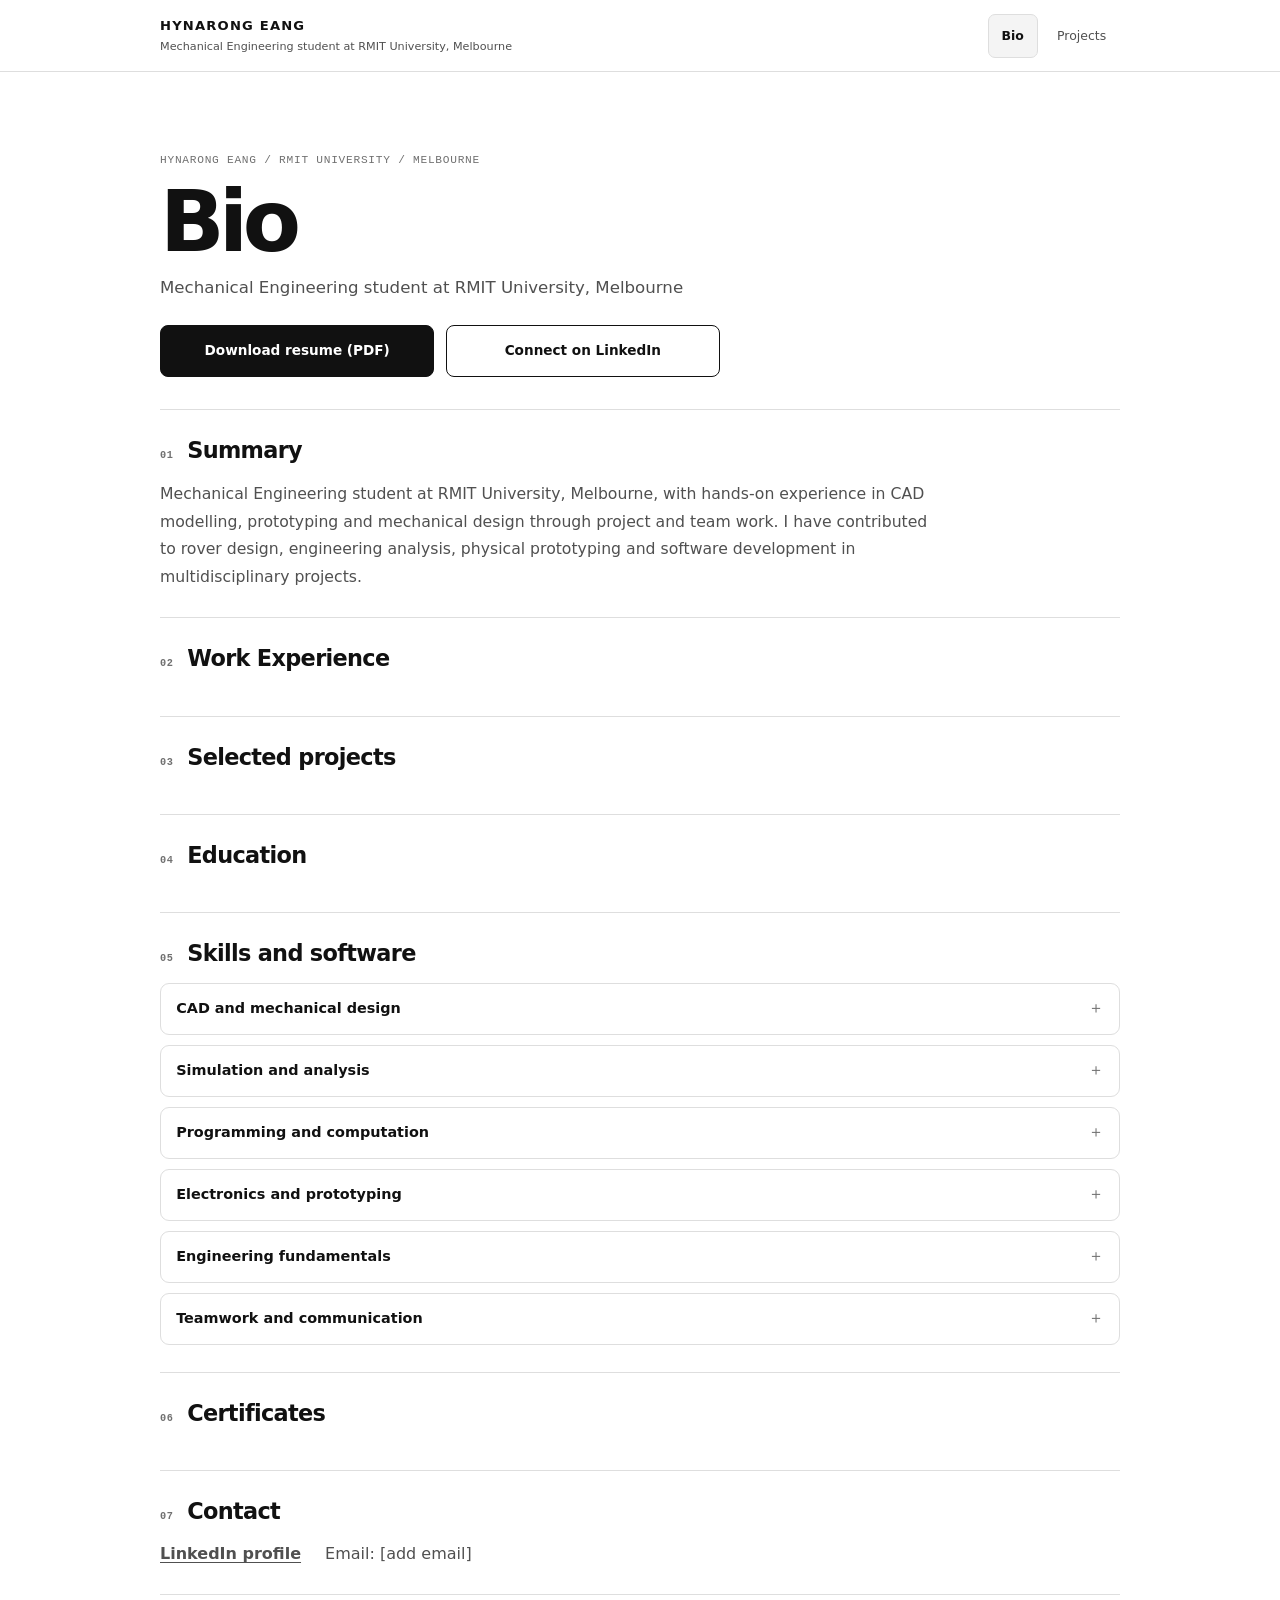
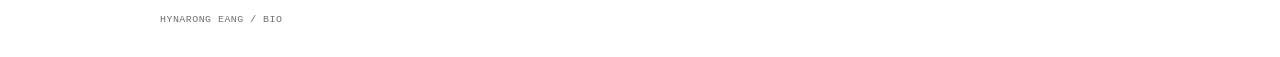
==== bio.html @ d7c7cfb7 "Add files via upload" ====
<!doctype html>
<html lang="en-AU">
<head>
  <meta charset="utf-8">
  <meta name="viewport" content="width=device-width, initial-scale=1">
  <meta name="theme-color" content="#ffffff">
  <meta name="description" content="Bio of Hynarong Eang, Mechanical Engineering student at RMIT University, Melbourne.">
  <title>Hynarong Eang — Bio</title>
  <style>
    :root{color-scheme:light;--bg:#fff;--panel:#fff;--panel-2:#f4f4f4;--line:#dedede;--line-bright:#a8a8a8;--text:#111;--muted:#505050;--quiet:#707070;--accent:#111;--mono:"SFMono-Regular",Consolas,"Liberation Mono",monospace;--sans:Inter,ui-sans-serif,system-ui,-apple-system,BlinkMacSystemFont,"Segoe UI",sans-serif;--max:960px;font:16px/1.6 var(--sans);color:var(--text);background:var(--bg)}
    *,*::before,*::after{box-sizing:border-box}body{min-width:320px;margin:0;background:var(--bg);color:var(--text)}a,button{font:inherit;color:inherit}img{display:block;max-width:100%}:focus-visible{outline:3px solid var(--accent);outline-offset:4px}::selection{background:#111;color:#fff}
    .topbar{position:sticky;z-index:10;top:0;display:flex;justify-content:space-between;align-items:center;gap:1rem;min-height:72px;padding:.7rem max(1rem,calc((100vw - var(--max))/2));border-bottom:1px solid var(--line);background:rgb(255 255 255 / 95%);backdrop-filter:blur(14px)}
    .profile{display:grid;gap:.12rem;min-width:0}.profile__name{font-size:.82rem;font-weight:760;letter-spacing:.09em}.profile__role{color:var(--muted);font-size:.7rem}.site-nav{display:flex;flex:0 0 auto;gap:.35rem}.site-nav a{display:inline-flex;align-items:center;min-height:44px;padding:.5rem .8rem;border:1px solid transparent;border-radius:7px;color:var(--muted);font-size:.78rem;text-decoration:none}.site-nav a:hover{border-color:var(--line);color:var(--text)}.site-nav a[aria-current="page"]{border-color:var(--line);background:var(--panel-2);color:var(--text);font-weight:700}
    main{width:min(var(--max),calc(100% - 2rem));margin-inline:auto}.hero{padding:clamp(2.8rem,7vw,5rem) 0 2rem;border-bottom:1px solid var(--line)}.eyebrow,.section-kicker,.resume-date,.tag,.event-highlight,.education-status,.course-group-title,.grade-legend{font-family:var(--mono);text-transform:uppercase;letter-spacing:.065em}.eyebrow{margin:0;color:var(--quiet);font-size:.7rem}h1{margin:.6rem 0 .2rem;font-size:clamp(3rem,9vw,5.3rem);line-height:.98;letter-spacing:-.065em}.hero__role{margin:.75rem 0 0;color:var(--muted);font-size:1.04rem}.hero__location{margin:.05rem 0 0;color:var(--quiet);font-size:.9rem}.actions{display:grid;grid-template-columns:repeat(2,minmax(0,1fr));gap:.7rem;max-width:560px;margin-top:1.5rem}.button{display:flex;justify-content:center;align-items:center;min-height:52px;padding:.7rem .85rem;border:1px solid #111;border-radius:8px;background:#111;color:#fff;font-size:.85rem;font-weight:700;text-align:center;text-decoration:none}.button--light{background:#fff;color:#111}.button:hover{background:#333;color:#fff}.button--light:hover{background:#eee;color:#111}
    .resume-section{padding:1.7rem 0;border-bottom:1px solid var(--line)}.section-heading{display:flex;align-items:baseline;gap:.85rem;margin:0 0 1rem;font-size:1.4rem;line-height:1.2;letter-spacing:-.03em}.section-kicker{color:var(--quiet);font-size:.64rem}.summary{max-width:780px;margin:0;color:var(--muted);font-size:.98rem;line-height:1.75}
    .experience-card,.education-card{padding:1rem;border:1px solid var(--line);border-radius:10px;background:var(--panel)}.experience-header{display:grid;grid-template-columns:minmax(0,1fr) auto;gap:.2rem .8rem}.experience-header h3,.education-heading{margin:0;font-size:1.05rem;line-height:1.4}.experience-org{margin:0;color:var(--muted);font-size:.9rem}.experience-type{align-self:start;padding:.25rem .45rem;border:1px solid var(--line);border-radius:4px;color:var(--muted);font: .59rem var(--mono);text-transform:uppercase}.experience-dates{margin:.65rem 0 0;color:var(--muted);font: .67rem var(--mono)}.event-highlight{display:inline-block;margin:.3rem 0 0;padding:.28rem .45rem;border-left:3px solid #111;background:#f1f1f1;color:#111;font-size:.63rem}.experience-location{margin:.35rem 0;color:var(--quiet);font-size:.78rem}.experience-description{margin:.65rem 0;color:var(--muted);font-size:.88rem;line-height:1.7}.experience-bullets{padding-left:1.2rem;margin:.65rem 0;color:var(--muted);font-size:.85rem}.experience-bullets li+li{margin-top:.3rem}.tags{display:flex;flex-wrap:wrap;gap:.45rem;padding:0;margin:.85rem 0 0;list-style:none}.tag{padding:.36rem .52rem;border:1px solid var(--line);border-radius:5px;color:var(--muted);font-size:.61rem;letter-spacing:.03em}
    .education-list{display:grid;gap:.85rem}.education-card{padding:1rem}.education-heading{font-size:1rem}.education-institution{margin:.2rem 0 0;color:var(--muted);font-size:.88rem}.education-status{display:inline-block;margin:.55rem 0 0;padding:.3rem .45rem;border:1px solid var(--line);border-radius:4px;color:var(--muted);font-size:.58rem}.education-completion{margin:.35rem 0 0;color:var(--muted);font-size:.82rem}.grade-summary{margin:.55rem 0 0;color:var(--muted);font-size:.8rem}.coursework{margin-top:.75rem;border-top:1px solid var(--line);padding-top:.55rem}.coursework summary{min-height:44px;display:flex;align-items:center;cursor:pointer;font-size:.82rem;font-weight:700}.coursework__groups{display:grid;gap:.7rem;padding:.4rem 0 .25rem}.course-group h4{margin:0 0 .25rem;color:var(--quiet);font:.64rem var(--mono);letter-spacing:.05em;text-transform:uppercase}.course-list{display:grid;gap:.18rem;padding:0;margin:0;list-style:none}.course-list li{display:flex;justify-content:space-between;gap:.8rem;padding:.25rem 0;border-bottom:1px solid #ededed;color:var(--muted);font-size:.79rem;line-height:1.45}.course-grade{flex:0 0 auto;color:#111;font:.66rem var(--mono);font-weight:700}.grade-legend{margin:.8rem 0 0;color:var(--quiet);font-size:.6rem}.skill-groups{display:grid;gap:.65rem}.skill-group{border:1px solid var(--line);border-radius:9px;background:#fff}.skill-group summary{min-height:48px;display:flex;align-items:center;justify-content:space-between;gap:1rem;padding:.7rem .9rem;cursor:pointer;font-weight:700;font-size:.9rem;list-style:none}.skill-group summary::-webkit-details-marker{display:none}.skill-group summary::after{content:"＋";font:1rem var(--mono);color:var(--quiet)}.skill-group[open] summary::after{content:"−"}.skill-group__body{padding:0 .9rem .9rem}.skill-group__body p{margin:0;color:var(--muted);font-size:.82rem;line-height:1.65}.skill-group__body .tags{margin-top:.65rem}.certificates{display:grid;gap:.5rem;padding:0;margin:0;list-style:none}.certificate-item{padding:.75rem .9rem;border:1px solid var(--line);border-radius:8px;font-size:.84rem}.certificate-item span{color:var(--muted)}.contact-row{display:flex;flex-wrap:wrap;gap:.8rem 1.5rem;color:var(--muted)}.contact-row a{font-weight:650;text-decoration-thickness:1px;text-underline-offset:3px}.footer{padding:1.2rem 0 2rem;color:var(--quiet);font:.62rem var(--mono);letter-spacing:.05em}
    .project-list{display:grid;gap:.45rem;padding:0;margin:0;list-style:none}.project-item{display:grid;grid-template-columns:minmax(0,1fr) auto;gap:.15rem .7rem;padding:.65rem .8rem;border:1px solid var(--line);border-radius:8px;text-decoration:none}.project-item:hover{border-color:var(--line-bright);background:#fafafa}.project-item__title{font-size:.83rem;font-weight:700;line-height:1.4}.project-item__date{color:var(--quiet);font:.58rem var(--mono);text-align:right}.project-item__summary{grid-column:1/-1;margin:0;color:var(--muted);font-size:.76rem;line-height:1.5}
    @media(max-width:600px){.topbar{min-height:64px;gap:.5rem;padding-inline:.75rem}.profile{flex:1 1 auto}.profile__name{font-size:.68rem}.profile__role{font-size:.61rem}.site-nav{gap:.1rem}.site-nav a{min-height:42px;padding-inline:.45rem;font-size:.67rem}main{width:calc(100% - 1.25rem)}.hero{padding-top:2.6rem}.actions{gap:.5rem}.button{min-height:54px;padding:.55rem .45rem;font-size:.74rem}.resume-section{padding:1.35rem 0}.experience-header{grid-template-columns:minmax(0,1fr) auto}.experience-card,.education-card{padding:.85rem}.course-list li{font-size:.75rem}.project-item{grid-template-columns:minmax(0,1fr);gap:.18rem}.project-item__date{text-align:left}.project-item__summary{grid-column:auto}}
    @media(min-width:760px){.skill-group{padding:.05rem}}
    @media print{@page{margin:13mm}body{font-size:9.5pt;color:#111;background:#fff}.topbar,.actions{display:none!important}main{width:100%;max-width:none}.hero{padding:0 0 8pt}.hero h1{font-size:25pt}.hero__role{font-size:10pt}.resume-section{padding:8pt 0;break-inside:avoid}.section-heading{margin-bottom:6pt;font-size:13pt}.summary{font-size:9pt}.experience-card,.education-card{padding:6pt}.experience-description,.experience-bullets,.education-institution,.education-completion,.grade-summary{font-size:8pt}.project-item{padding:4pt 6pt;break-inside:avoid}.project-item__summary{font-size:7.5pt}.skill-group{break-inside:avoid}.skill-group[open] .skill-group__body{display:block}.coursework{break-inside:avoid}.course-list li{font-size:7.8pt;padding:2pt 0}.tag{padding:2pt 4pt;font-size:6.5pt}.footer{padding:6pt 0}a{text-decoration:none}}
  </style>
</head>
<body>
  <header class="topbar">
    <div class="profile" aria-label="Hynarong Eang, Mechanical Engineering student at RMIT University, Melbourne">
      <span class="profile__name">HYNARONG EANG</span>
      <span class="profile__role">Mechanical Engineering student at RMIT University, Melbourne</span>
    </div>
    <nav class="site-nav" aria-label="Main navigation">
      <a href="bio.html" aria-current="page">Bio</a>
      <a href="index.html">Projects</a>
    </nav>
  </header>
  <main>
    <header class="hero">
      <p class="eyebrow">Hynarong Eang / RMIT University / Melbourne</p>
      <h1>Bio</h1>
      <p class="hero__role">Mechanical Engineering student at RMIT University, Melbourne</p>
      <div class="actions">
        <a class="button" href="resume/Hynarong-Eang-Resume.pdf" download>Download resume (PDF)</a>
        <a class="button button--light" href="https://www.linkedin.com/in/hynarong-eang" target="_blank" rel="noopener noreferrer">Connect on LinkedIn</a>
      </div>
    </header>
    <section class="resume-section" aria-labelledby="summary-title">
      <h2 class="section-heading" id="summary-title"><span class="section-kicker">01</span> Summary</h2>
      <p class="summary">Mechanical Engineering student at RMIT University, Melbourne, with hands-on experience in CAD modelling, prototyping and mechanical design through project and team work. I have contributed to rover design, engineering analysis, physical prototyping and software development in multidisciplinary projects.</p>
    </section>
    <section class="resume-section" aria-labelledby="experience-title">
      <h2 class="section-heading" id="experience-title"><span class="section-kicker">02</span> Work Experience</h2>
      <div class="education-list" id="experience-list"></div>
    </section>
    <section class="resume-section" aria-labelledby="projects-title">
      <h2 class="section-heading" id="projects-title"><span class="section-kicker">03</span> Selected projects</h2>
      <ol class="project-list" id="project-list"></ol>
    </section>
    <section class="resume-section" aria-labelledby="education-title">
      <h2 class="section-heading" id="education-title"><span class="section-kicker">04</span> Education</h2>
      <div class="education-list" id="education-list"></div>
      <p class="grade-legend" id="grade-legend" hidden>HD = High Distinction · DI = Distinction · CR = Credit</p>
    </section>
    <section class="resume-section" aria-labelledby="skills-title">
      <h2 class="section-heading" id="skills-title"><span class="section-kicker">05</span> Skills and software</h2>
      <div class="skill-groups" id="skill-groups">
        <details class="skill-group"><summary>CAD and mechanical design</summary><div class="skill-group__body"><p>Modelled and assembled mechanical parts and prepared engineering drawings for rover design work.</p><ul class="tags"><li class="tag">SolidWorks</li><li class="tag">CATIA</li><li class="tag">Onshape</li><li class="tag">CAD modelling</li><li class="tag">Assembly modelling</li><li class="tag">Engineering drawings</li></ul></div></details>
        <details class="skill-group"><summary>Simulation and analysis</summary><div class="skill-group__body"><p>Used computational and engineering analysis in thermal, fluid and structural coursework and project work.</p><ul class="tags"><li class="tag">ANSYS</li><li class="tag">CFD</li><li class="tag">Thermal analysis</li><li class="tag">Hydraulic calculations</li><li class="tag">Material selection</li></ul></div></details>
        <details class="skill-group"><summary>Programming and computation</summary><div class="skill-group__body"><p>Applied programming and computation to unit conversion, control-system modelling and the LPBF project’s technical work.</p><ul class="tags"><li class="tag">MATLAB</li><li class="tag">Simulink</li><li class="tag">Python</li><li class="tag">C++</li><li class="tag">Excel</li></ul></div></details>
        <details class="skill-group"><summary>Electronics and prototyping</summary><div class="skill-group__body"><p>Built and tested electronic and physical prototypes, including a breadboard traffic-light system and rover mechanisms.</p><ul class="tags"><li class="tag">Arduino UNO</li><li class="tag">Breadboard prototyping</li><li class="tag">Physical prototyping</li><li class="tag">Testing and troubleshooting</li><li class="tag">[confirm 3D printing]</li></ul></div></details>
        <details class="skill-group"><summary>Engineering fundamentals</summary><div class="skill-group__body"><p>Applied core engineering principles across mechanical, thermal and fluid-system project work.</p><ul class="tags"><li class="tag">Thermodynamics</li><li class="tag">Heat transfer</li><li class="tag">Fluid systems</li><li class="tag">Pump selection</li><li class="tag">Solid mechanics</li></ul></div></details>
        <details class="skill-group"><summary>Teamwork and communication</summary><div class="skill-group__body"><p>Worked with multidisciplinary project groups, contributed to technical documents and shared project work with others.</p><ul class="tags"><li class="tag">Multidisciplinary teamwork</li><li class="tag">Technical report writing</li><li class="tag">Conference-paper contribution</li><li class="tag">Design reviews</li><li class="tag">Presenting at a defence engineering conference</li></ul></div></details>
      </div>
    </section>
    <section class="resume-section" aria-labelledby="certificates-title">
      <h2 class="section-heading" id="certificates-title"><span class="section-kicker">06</span> Certificates</h2>
      <ul class="certificates" id="certificate-list"></ul>
    </section>
    <section class="resume-section" aria-labelledby="contact-title">
      <h2 class="section-heading" id="contact-title"><span class="section-kicker">07</span> Contact</h2>
      <div class="contact-row"><a href="https://www.linkedin.com/in/hynarong-eang" target="_blank" rel="noopener noreferrer">LinkedIn profile</a><span>Email: [add email]</span></div>
    </section>
    <footer class="footer">HYNARONG EANG / BIO</footer>
  </main>
  <script src="entries.js"></script>
  <script>
    const SHOW_GRADES = true; // Set false to hide program and course grades everywhere.
    const EXPERIENCE = [
      {
        role: "Group member",
        organisation: "Microscopic Materials Venture",
        type: "Freelance",
        dates: "Nov 2025 – Apr 2026",
        duration: "6 months",
        location: "Melbourne, Victoria, Australia (Hybrid)",
        event: "Deakin Defence Conference 2026",
        description: "Contributed as a software developer in a collaborative group tackling Laser Powder Bed Fusion (LPBF), an advanced metal additive manufacturing process with applications in the defence sector. Applied and developed skills in C++ and Python to support the technical and computational aspects of the project.",
        bullets: [
          "Collaborated in a multidisciplinary team on a real-world defence engineering challenge.",
          "Wrote and debugged code in C++ and Python as part of the technical solution.",
          "Gained exposure to additive manufacturing and defence technology domains.",
          "Developed problem-solving and engineering software skills in a professional conference setting.",
          "Presented the group's work at the Deakin Defence Conference 2026."
        ],
        tags: ["C++", "Python", "Additive manufacturing (LPBF)", "Teamwork", "Presenting"]
      }
    ];
    // [confirm title] Course titles were expanded from abbreviated or cut-off screenshot text.
    const EDUCATION = [
      {
        kind: "Bachelor",
        qualification: "Bachelor of Engineering (Mechanical Engineering) (Honours)",
        institution: "RMIT University",
        location: "Melbourne",
        status: "In progress",
        completion: "Expected completion: Semester 2 2027 (per study plan)",
        programGPA: "3.2",
        wam: "79",
        coursework: [
          { label: "Semester 1 2024", group: "Completed", courses: [{title:"Engineering Mathematics",grade:"DI"},{title:"Engineering Science",grade:"HD"},{title:"Digital Fundamentals",grade:"DI"},{title:"Introduction to Professional Engineering Practice",grade:"DI"}] },
          { label: "Semester 2 2024", group: "Completed", courses: [{title:"Introduction to Mechanical Engineering",grade:"HD"},{title:"Applied Thermodynamics",grade:"CR"},{title:"Introduction to Engineering Design",grade:"HD"},{title:"Innovation Ecosystems and Future of Work",grade:"HD"}] },
          { label: "Semester 1 2025", group: "Completed", courses: [{title:"Fluid Mechanics",grade:"DI"},{title:"Advanced Mathematics for Engineers",grade:"HD"},{title:"Mechatronics Principles",grade:"DI"},{title:"Engineering Dynamics",grade:"DI"}] },
          { label: "Semester 2 2025", group: "Completed", courses: [{title:"Mechanical Design 1",grade:"DI"},{title:"Mechanics and Materials 2",grade:"CR"},{title:"Introduction to Environmental and Sustainable Systems Engineering",grade:"DI"},{title:"Mechanics of Machines",grade:"CR"}] },
          { label: "Semester 1 2026", group: "Completed", courses: [{title:"Heat Transfer",grade:"HD"},{title:"Engineering Computer Graphics",grade:"HD"},{title:"Solid Mechanics 3",grade:"DI"},{title:"Engineering and Entrepreneurship",grade:"DI"}] },
          { label: "In progress · Semester 2 2026", group: "In progress", courses: [{title:"Finite Element Analysis"},{title:"Mechanical Design 2"},{title:"Manufacturing Systems Modelling"},{title:"Systems Engineering Principles"}] },
          { label: "Planned · Semester 1 2027", group: "Planned", courses: [{title:"Computer Integrated Manufacturing"},{title:"Thermal-Fluid System Design"},{title:"Advanced Manufacturing and Design"},{title:"Engineering Capstone Project A"}] },
          { label: "Planned · Semester 2 2027", group: "Planned", courses: [{title:"Automatic Control"},{title:"Engineering Capstone Project B"}] }
        ]
      },
      {
        kind: "Foundation",
        qualification: "Foundation Studies: Engineering & Science (preparatory program)",
        institution: "[confirm institution]",
        location: "",
        status: "Completed",
        completion: "Conferred 31 January 2024",
        programGPA: "3.9",
        coursework: [
          { label: "", group: "Completed", courses: [{title:"Physics",grade:"HD"},{title:"Chemistry",grade:"DI"},{title:"Advanced Mathematics",grade:"HD"},{title:"Applied Mathematics",grade:"HD"},{title:"Statistics and Probability",grade:"HD"},{title:"Data Analytics",grade:"HD"},{title:"Comparative Texts",grade:"HD"},{title:"Exploring Narratives",grade:"HD"}] }
        ]
      }
    ];
    const CERTIFICATES = [
      { name: "Industry Experience Program — Certificate of Completion", issuer: "RMIT University (powered by Practera)", date: "July 2024", link: "documents/industry-experience-program-certificate.pdf" },
      { name: "[Add certificate name]", issuer: "[Issuer]", date: "[Year]" }
    ];

    const escapeHTML = (value) => String(value).replace(/[&<>"']/g, (character) => ({ "&":"&amp;", "<":"&lt;", ">":"&gt;", "\"":"&quot;", "'":"&#39;" })[character]);
    document.getElementById("project-list").innerHTML = window.ENTRIES.map((entry) => `
      <li><a class="project-item" href="index.html#project-${escapeHTML(entry.id)}">
        <span class="project-item__title">${escapeHTML(entry.title)}</span><time class="project-item__date">${escapeHTML(entry.date)}</time>
        <span class="project-item__summary">${escapeHTML(entry.summary)}</span>
      </a></li>`).join("");
    document.getElementById("experience-list").innerHTML = EXPERIENCE.map((role) => `
      <article class="experience-card">
        <header class="experience-header"><div><h3>${escapeHTML(role.role)}</h3><p class="experience-org">${escapeHTML(role.organisation)}</p></div><span class="experience-type">${escapeHTML(role.type)}</span></header>
        <p class="experience-dates">${escapeHTML(role.dates)} · ${escapeHTML(role.duration)}</p>
        <p class="event-highlight">${escapeHTML(role.event)}</p>
        <p class="experience-location">${escapeHTML(role.location)}</p>
        <p class="experience-description">${escapeHTML(role.description)}</p>
        <ul class="experience-bullets">${role.bullets.map((bullet) => `<li>${escapeHTML(bullet)}</li>`).join("")}</ul>
        <ul class="tags" aria-label="Experience skills">${role.tags.map((tag) => `<li class="tag">${escapeHTML(tag)}</li>`).join("")}</ul>
      </article>`).join("");

    function renderCoursework(groups) {
      return `<details class="coursework"><summary>Relevant coursework</summary><div class="coursework__groups">${groups.map((group) => `
        <section class="course-group">${group.label ? `<h4>${escapeHTML(group.label)}</h4>` : ""}<ul class="course-list">${group.courses.map((course) => `
          <li><span>${escapeHTML(course.title)}</span>${SHOW_GRADES && course.grade ? `<span class="course-grade">${escapeHTML(course.grade)}</span>` : ""}</li>`).join("")}</ul></section>`).join("")}</div></details>`;
    }
    document.getElementById("education-list").innerHTML = EDUCATION.map((item) => `
      <article class="education-card">
        <h3 class="education-heading">${escapeHTML(item.qualification)}</h3>
        <p class="education-institution">${escapeHTML(item.institution)}${item.location ? ` · ${escapeHTML(item.location)}` : ""}</p>
        <span class="education-status">${escapeHTML(item.status)}</span>
        <p class="education-completion">${escapeHTML(item.completion)}</p>
        ${SHOW_GRADES ? `<p class="grade-summary">Program GPA: ${escapeHTML(item.programGPA)}${item.wam ? ` · WAM: ${escapeHTML(item.wam)} (indicative until the program is completed)` : ""}</p>` : ""}
        ${renderCoursework(item.coursework)}
      </article>`).join("");
    document.getElementById("grade-legend").hidden = !SHOW_GRADES;

    document.getElementById("certificate-list").innerHTML = CERTIFICATES.map((certificate) => {
      const name = escapeHTML(certificate.name), issuer = escapeHTML(certificate.issuer), date = escapeHTML(certificate.date);
      const label = certificate.link ? `<a href="${escapeHTML(certificate.link)}">${name}</a>` : name;
      return `<li class="certificate-item">${label} <span>· ${issuer} · ${date}</span></li>`;
    }).join("");

    const skillDetails = [...document.querySelectorAll(".skill-group")];
    const desktopSkills = window.matchMedia("(min-width: 760px)");
    function syncSkillDisclosure() { skillDetails.forEach((item) => { item.open = desktopSkills.matches; }); }
    syncSkillDisclosure();
    desktopSkills.addEventListener?.("change", syncSkillDisclosure);
    let savedDisclosure = [];
    window.addEventListener("beforeprint", () => {
      savedDisclosure = [...document.querySelectorAll("details")].map((item) => item.open);
      document.querySelectorAll("details").forEach((item) => { item.open = true; });
    });
    window.addEventListener("afterprint", () => {
      document.querySelectorAll("details").forEach((item, index) => { item.open = savedDisclosure[index] ?? item.open; });
    });
  </script>
</body>
</html>
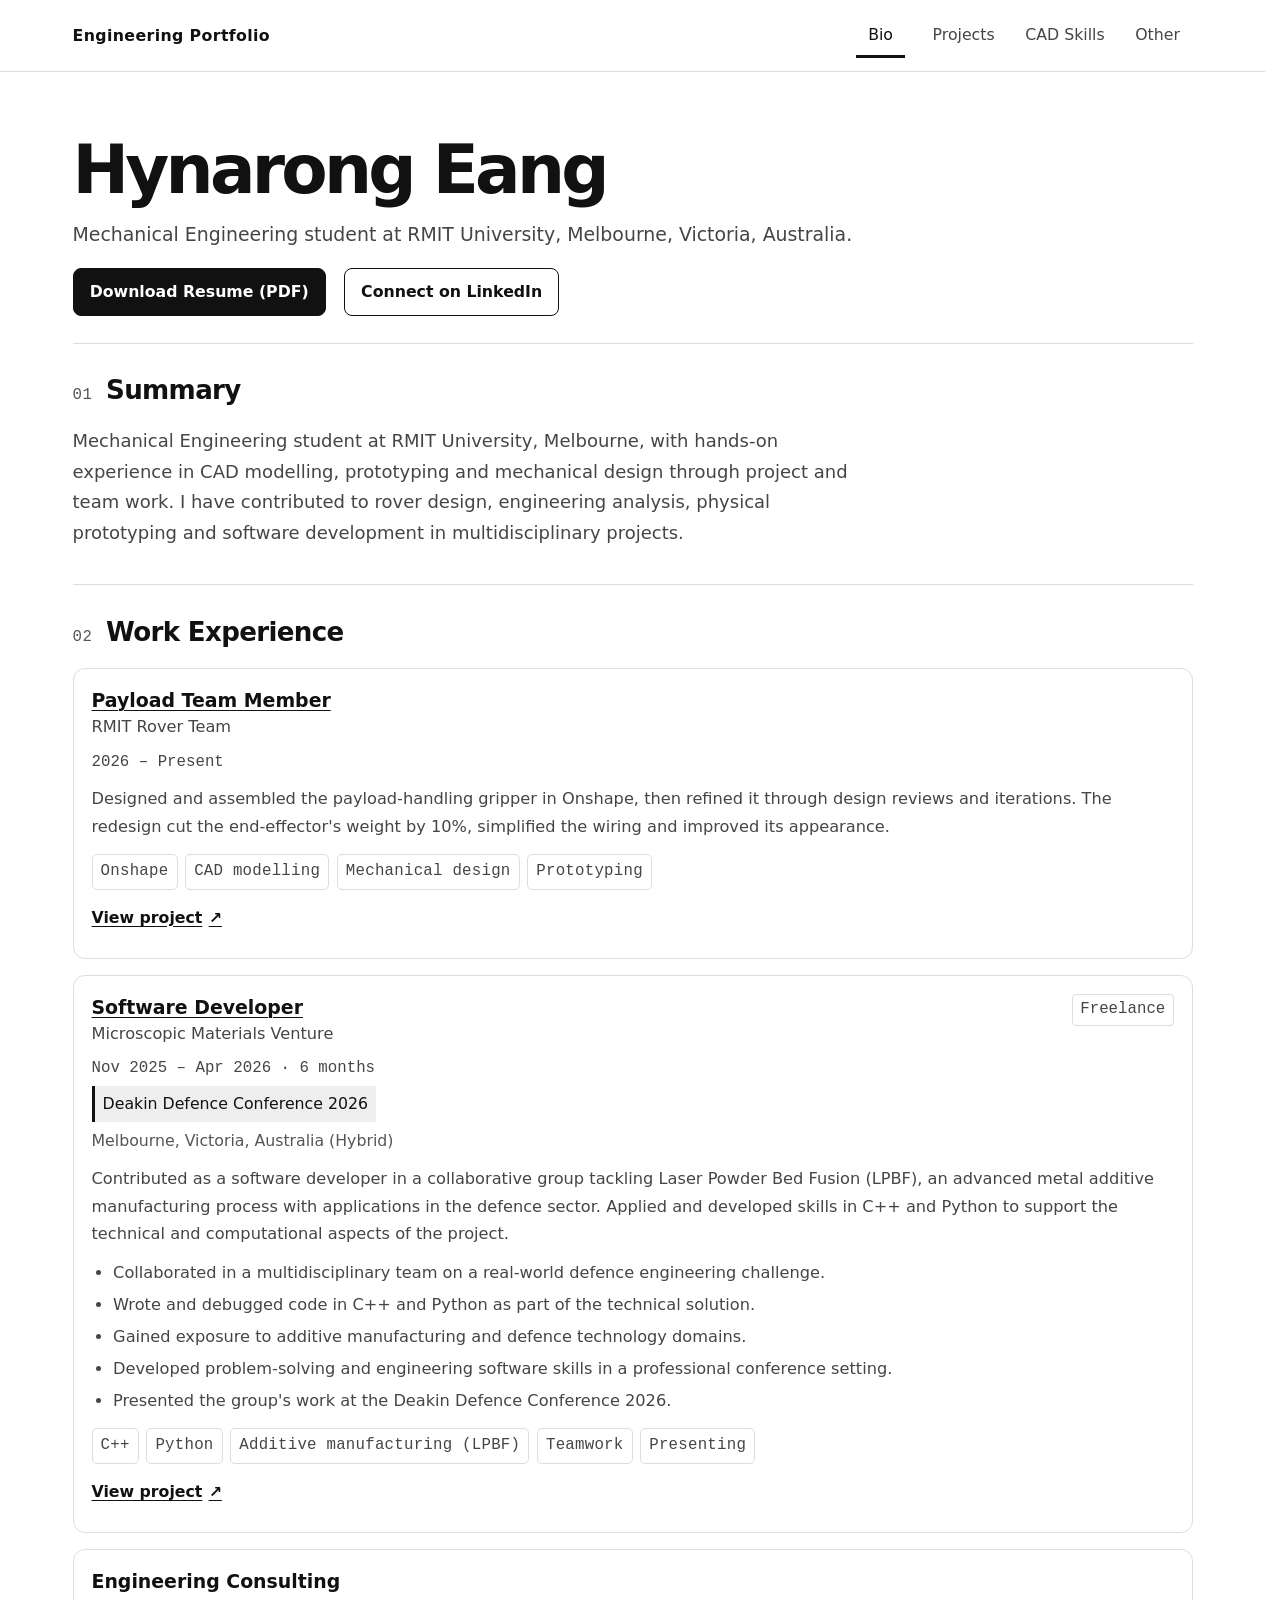
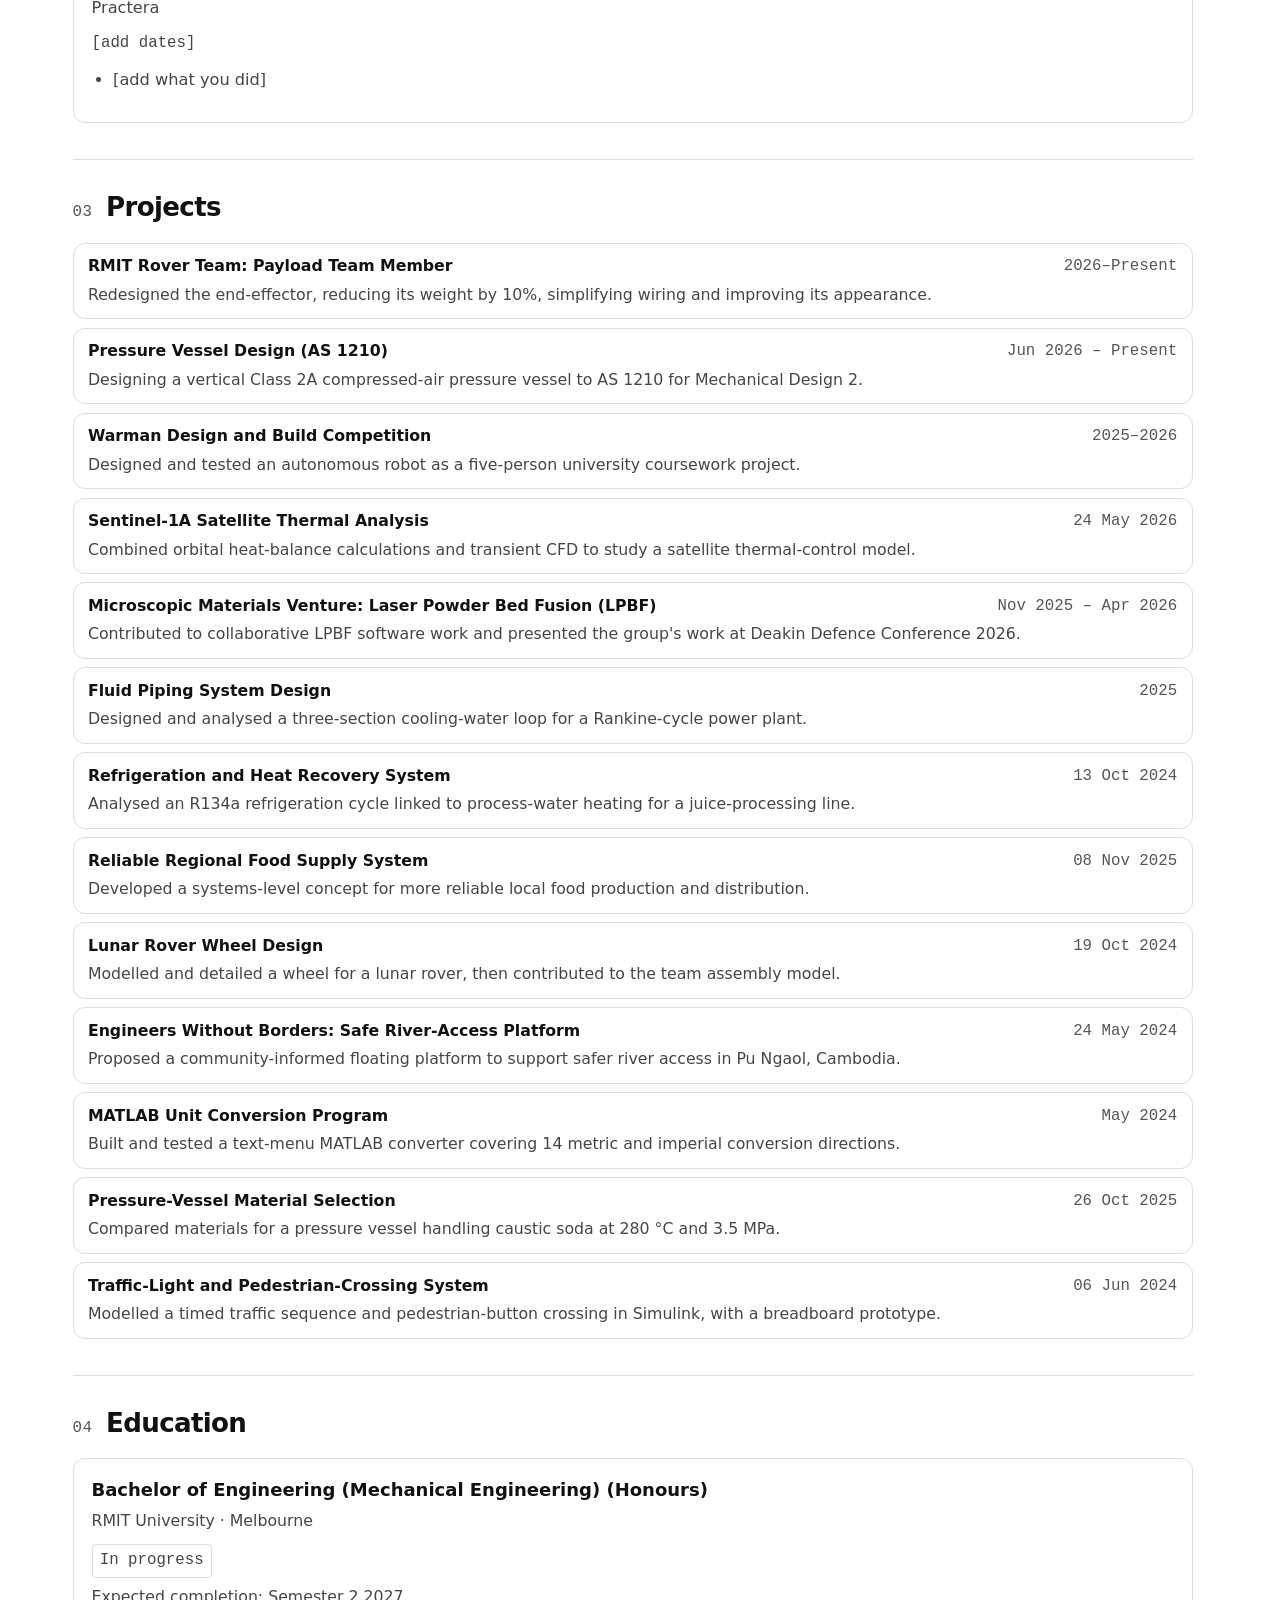
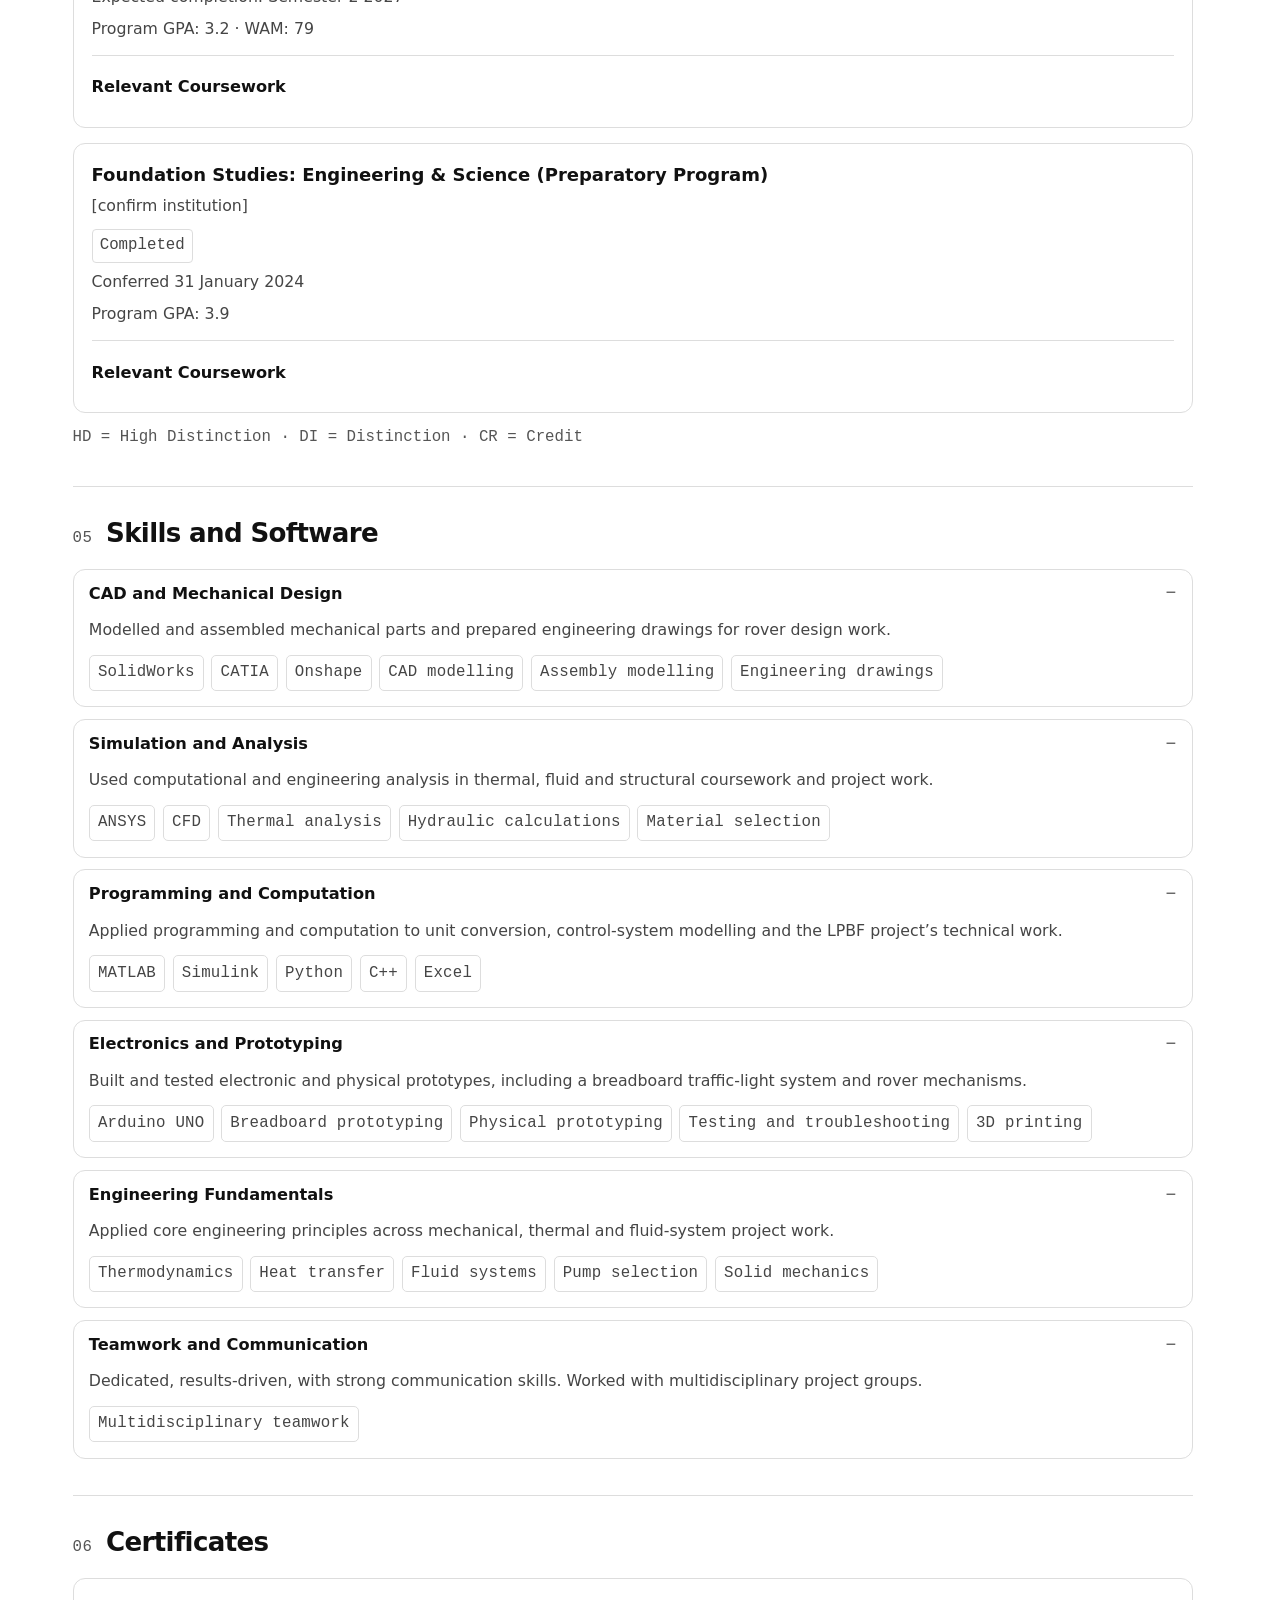
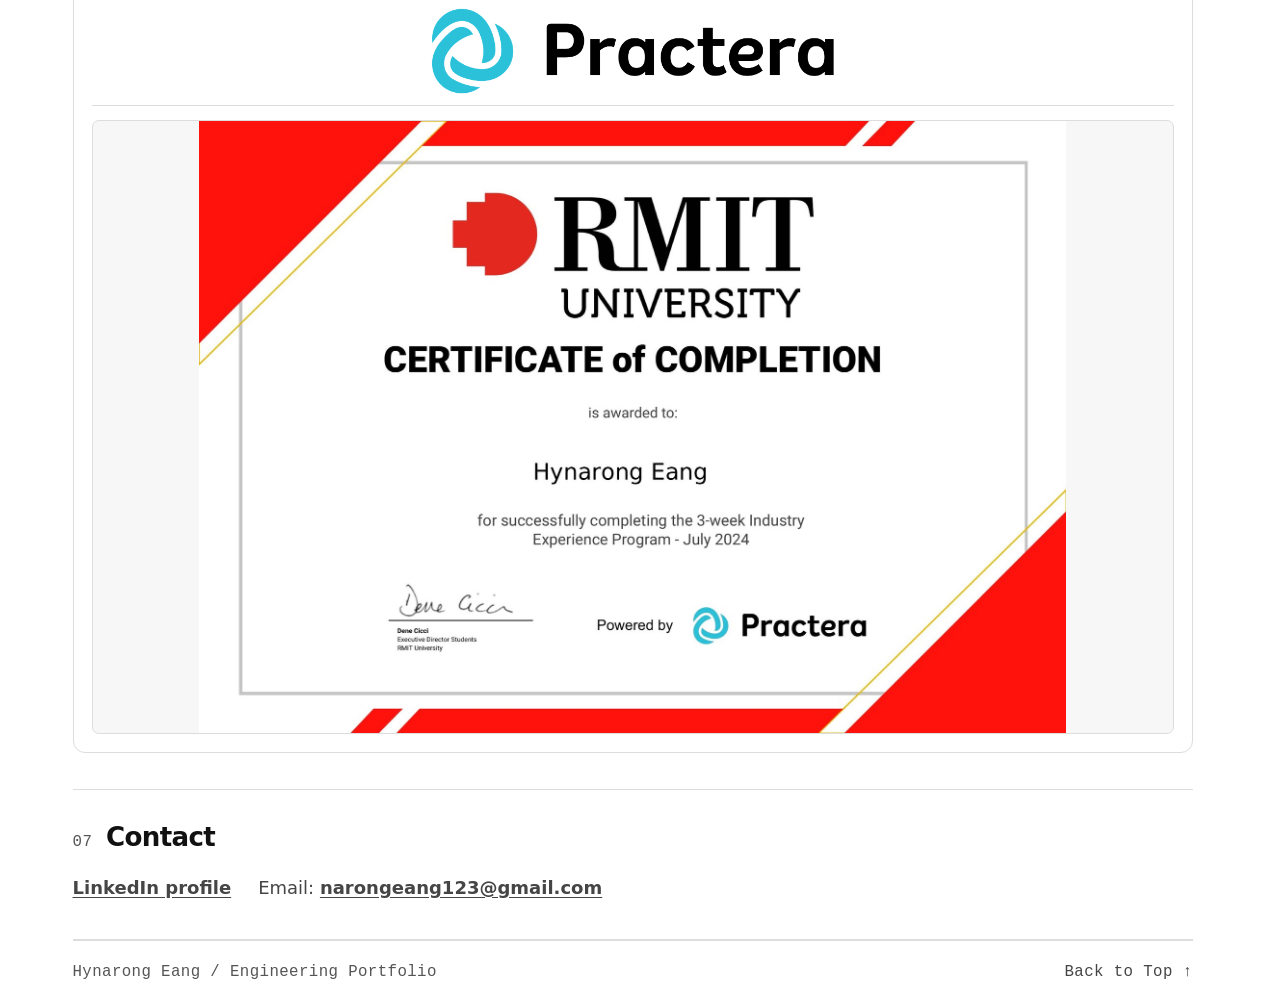
==== commit 6e0b0ffd: "Add files via upload" ====
--- a/bio.html
+++ b/bio.html
@@ -5,43 +5,14 @@
   <meta name="viewport" content="width=device-width, initial-scale=1">
   <meta name="theme-color" content="#ffffff">
   <meta name="description" content="Bio of Hynarong Eang, Mechanical Engineering student at RMIT University, Melbourne.">
-  <title>Hynarong Eang — Bio</title>
-  <style>
-    :root{color-scheme:light;--bg:#fff;--panel:#fff;--panel-2:#f4f4f4;--line:#dedede;--line-bright:#a8a8a8;--text:#111;--muted:#505050;--quiet:#707070;--accent:#111;--mono:"SFMono-Regular",Consolas,"Liberation Mono",monospace;--sans:Inter,ui-sans-serif,system-ui,-apple-system,BlinkMacSystemFont,"Segoe UI",sans-serif;--max:960px;font:16px/1.6 var(--sans);color:var(--text);background:var(--bg)}
-    *,*::before,*::after{box-sizing:border-box}body{min-width:320px;margin:0;background:var(--bg);color:var(--text)}a,button{font:inherit;color:inherit}img{display:block;max-width:100%}:focus-visible{outline:3px solid var(--accent);outline-offset:4px}::selection{background:#111;color:#fff}
-    .topbar{position:sticky;z-index:10;top:0;display:flex;justify-content:space-between;align-items:center;gap:1rem;min-height:72px;padding:.7rem max(1rem,calc((100vw - var(--max))/2));border-bottom:1px solid var(--line);background:rgb(255 255 255 / 95%);backdrop-filter:blur(14px)}
-    .profile{display:grid;gap:.12rem;min-width:0}.profile__name{font-size:.82rem;font-weight:760;letter-spacing:.09em}.profile__role{color:var(--muted);font-size:.7rem}.site-nav{display:flex;flex:0 0 auto;gap:.35rem}.site-nav a{display:inline-flex;align-items:center;min-height:44px;padding:.5rem .8rem;border:1px solid transparent;border-radius:7px;color:var(--muted);font-size:.78rem;text-decoration:none}.site-nav a:hover{border-color:var(--line);color:var(--text)}.site-nav a[aria-current="page"]{border-color:var(--line);background:var(--panel-2);color:var(--text);font-weight:700}
-    main{width:min(var(--max),calc(100% - 2rem));margin-inline:auto}.hero{padding:clamp(2.8rem,7vw,5rem) 0 2rem;border-bottom:1px solid var(--line)}.eyebrow,.section-kicker,.resume-date,.tag,.event-highlight,.education-status,.course-group-title,.grade-legend{font-family:var(--mono);text-transform:uppercase;letter-spacing:.065em}.eyebrow{margin:0;color:var(--quiet);font-size:.7rem}h1{margin:.6rem 0 .2rem;font-size:clamp(3rem,9vw,5.3rem);line-height:.98;letter-spacing:-.065em}.hero__role{margin:.75rem 0 0;color:var(--muted);font-size:1.04rem}.hero__location{margin:.05rem 0 0;color:var(--quiet);font-size:.9rem}.actions{display:grid;grid-template-columns:repeat(2,minmax(0,1fr));gap:.7rem;max-width:560px;margin-top:1.5rem}.button{display:flex;justify-content:center;align-items:center;min-height:52px;padding:.7rem .85rem;border:1px solid #111;border-radius:8px;background:#111;color:#fff;font-size:.85rem;font-weight:700;text-align:center;text-decoration:none}.button--light{background:#fff;color:#111}.button:hover{background:#333;color:#fff}.button--light:hover{background:#eee;color:#111}
-    .resume-section{padding:1.7rem 0;border-bottom:1px solid var(--line)}.section-heading{display:flex;align-items:baseline;gap:.85rem;margin:0 0 1rem;font-size:1.4rem;line-height:1.2;letter-spacing:-.03em}.section-kicker{color:var(--quiet);font-size:.64rem}.summary{max-width:780px;margin:0;color:var(--muted);font-size:.98rem;line-height:1.75}
-    .experience-card,.education-card{padding:1rem;border:1px solid var(--line);border-radius:10px;background:var(--panel)}.experience-header{display:grid;grid-template-columns:minmax(0,1fr) auto;gap:.2rem .8rem}.experience-header h3,.education-heading{margin:0;font-size:1.05rem;line-height:1.4}.experience-org{margin:0;color:var(--muted);font-size:.9rem}.experience-type{align-self:start;padding:.25rem .45rem;border:1px solid var(--line);border-radius:4px;color:var(--muted);font: .59rem var(--mono);text-transform:uppercase}.experience-dates{margin:.65rem 0 0;color:var(--muted);font: .67rem var(--mono)}.event-highlight{display:inline-block;margin:.3rem 0 0;padding:.28rem .45rem;border-left:3px solid #111;background:#f1f1f1;color:#111;font-size:.63rem}.experience-location{margin:.35rem 0;color:var(--quiet);font-size:.78rem}.experience-description{margin:.65rem 0;color:var(--muted);font-size:.88rem;line-height:1.7}.experience-bullets{padding-left:1.2rem;margin:.65rem 0;color:var(--muted);font-size:.85rem}.experience-bullets li+li{margin-top:.3rem}.tags{display:flex;flex-wrap:wrap;gap:.45rem;padding:0;margin:.85rem 0 0;list-style:none}.tag{padding:.36rem .52rem;border:1px solid var(--line);border-radius:5px;color:var(--muted);font-size:.61rem;letter-spacing:.03em}
-    .education-list{display:grid;gap:.85rem}.education-card{padding:1rem}.education-heading{font-size:1rem}.education-institution{margin:.2rem 0 0;color:var(--muted);font-size:.88rem}.education-status{display:inline-block;margin:.55rem 0 0;padding:.3rem .45rem;border:1px solid var(--line);border-radius:4px;color:var(--muted);font-size:.58rem}.education-completion{margin:.35rem 0 0;color:var(--muted);font-size:.82rem}.grade-summary{margin:.55rem 0 0;color:var(--muted);font-size:.8rem}.coursework{margin-top:.75rem;border-top:1px solid var(--line);padding-top:.55rem}.coursework summary{min-height:44px;display:flex;align-items:center;cursor:pointer;font-size:.82rem;font-weight:700}.coursework__groups{display:grid;gap:.7rem;padding:.4rem 0 .25rem}.course-group h4{margin:0 0 .25rem;color:var(--quiet);font:.64rem var(--mono);letter-spacing:.05em;text-transform:uppercase}.course-list{display:grid;gap:.18rem;padding:0;margin:0;list-style:none}.course-list li{display:flex;justify-content:space-between;gap:.8rem;padding:.25rem 0;border-bottom:1px solid #ededed;color:var(--muted);font-size:.79rem;line-height:1.45}.course-grade{flex:0 0 auto;color:#111;font:.66rem var(--mono);font-weight:700}.grade-legend{margin:.8rem 0 0;color:var(--quiet);font-size:.6rem}.skill-groups{display:grid;gap:.65rem}.skill-group{border:1px solid var(--line);border-radius:9px;background:#fff}.skill-group summary{min-height:48px;display:flex;align-items:center;justify-content:space-between;gap:1rem;padding:.7rem .9rem;cursor:pointer;font-weight:700;font-size:.9rem;list-style:none}.skill-group summary::-webkit-details-marker{display:none}.skill-group summary::after{content:"＋";font:1rem var(--mono);color:var(--quiet)}.skill-group[open] summary::after{content:"−"}.skill-group__body{padding:0 .9rem .9rem}.skill-group__body p{margin:0;color:var(--muted);font-size:.82rem;line-height:1.65}.skill-group__body .tags{margin-top:.65rem}.certificates{display:grid;gap:.5rem;padding:0;margin:0;list-style:none}.certificate-item{padding:.75rem .9rem;border:1px solid var(--line);border-radius:8px;font-size:.84rem}.certificate-item span{color:var(--muted)}.contact-row{display:flex;flex-wrap:wrap;gap:.8rem 1.5rem;color:var(--muted)}.contact-row a{font-weight:650;text-decoration-thickness:1px;text-underline-offset:3px}.footer{padding:1.2rem 0 2rem;color:var(--quiet);font:.62rem var(--mono);letter-spacing:.05em}
-    .project-list{display:grid;gap:.45rem;padding:0;margin:0;list-style:none}.project-item{display:grid;grid-template-columns:minmax(0,1fr) auto;gap:.15rem .7rem;padding:.65rem .8rem;border:1px solid var(--line);border-radius:8px;text-decoration:none}.project-item:hover{border-color:var(--line-bright);background:#fafafa}.project-item__title{font-size:.83rem;font-weight:700;line-height:1.4}.project-item__date{color:var(--quiet);font:.58rem var(--mono);text-align:right}.project-item__summary{grid-column:1/-1;margin:0;color:var(--muted);font-size:.76rem;line-height:1.5}
-    @media(max-width:600px){.topbar{min-height:64px;gap:.5rem;padding-inline:.75rem}.profile{flex:1 1 auto}.profile__name{font-size:.68rem}.profile__role{font-size:.61rem}.site-nav{gap:.1rem}.site-nav a{min-height:42px;padding-inline:.45rem;font-size:.67rem}main{width:calc(100% - 1.25rem)}.hero{padding-top:2.6rem}.actions{gap:.5rem}.button{min-height:54px;padding:.55rem .45rem;font-size:.74rem}.resume-section{padding:1.35rem 0}.experience-header{grid-template-columns:minmax(0,1fr) auto}.experience-card,.education-card{padding:.85rem}.course-list li{font-size:.75rem}.project-item{grid-template-columns:minmax(0,1fr);gap:.18rem}.project-item__date{text-align:left}.project-item__summary{grid-column:auto}}
-    @media(min-width:760px){.skill-group{padding:.05rem}}
-    @media print{@page{margin:13mm}body{font-size:9.5pt;color:#111;background:#fff}.topbar,.actions{display:none!important}main{width:100%;max-width:none}.hero{padding:0 0 8pt}.hero h1{font-size:25pt}.hero__role{font-size:10pt}.resume-section{padding:8pt 0;break-inside:avoid}.section-heading{margin-bottom:6pt;font-size:13pt}.summary{font-size:9pt}.experience-card,.education-card{padding:6pt}.experience-description,.experience-bullets,.education-institution,.education-completion,.grade-summary{font-size:8pt}.project-item{padding:4pt 6pt;break-inside:avoid}.project-item__summary{font-size:7.5pt}.skill-group{break-inside:avoid}.skill-group[open] .skill-group__body{display:block}.coursework{break-inside:avoid}.course-list li{font-size:7.8pt;padding:2pt 0}.tag{padding:2pt 4pt;font-size:6.5pt}.footer{padding:6pt 0}a{text-decoration:none}}
-  </style>
+  <title>Hynarong Eang | Engineering Portfolio</title>
+  <link rel="stylesheet" href="styles.css">
 </head>
-<body>
-  <header class="topbar">
-    <div class="profile" aria-label="Hynarong Eang, Mechanical Engineering student at RMIT University, Melbourne">
-      <span class="profile__name">HYNARONG EANG</span>
-      <span class="profile__role">Mechanical Engineering student at RMIT University, Melbourne</span>
-    </div>
-    <nav class="site-nav" aria-label="Main navigation">
-      <a href="bio.html" aria-current="page">Bio</a>
-      <a href="index.html">Projects</a>
-    </nav>
-  </header>
-  <main>
-    <header class="hero">
-      <p class="eyebrow">Hynarong Eang / RMIT University / Melbourne</p>
-      <h1>Bio</h1>
-      <p class="hero__role">Mechanical Engineering student at RMIT University, Melbourne</p>
-      <div class="actions">
-        <a class="button" href="resume/Hynarong-Eang-Resume.pdf" download>Download resume (PDF)</a>
-        <a class="button button--light" href="https://www.linkedin.com/in/hynarong-eang" target="_blank" rel="noopener noreferrer">Connect on LinkedIn</a>
-      </div>
-    </header>
+<body id="top" data-page="bio">
+  <a class="skip-link" href="#main-content">Skip to content</a>
+  <div id="site-header"></div>
+  <main id="main-content" class="page-main">
+    <header class="page-heading"><h1>Hynarong Eang</h1><p class="page-heading__intro">Mechanical Engineering student at RMIT University, Melbourne, Victoria, Australia.</p><div class="actions"><a class="button" href="resume/Hynarong-Eang-Resume.pdf" download>Download Resume (PDF)</a><a class="button button--light" href="https://www.linkedin.com/in/hynarong-eang" target="_blank" rel="noopener noreferrer">Connect on LinkedIn</a></div></header>
     <section class="resume-section" aria-labelledby="summary-title">
       <h2 class="section-heading" id="summary-title"><span class="section-kicker">01</span> Summary</h2>
       <p class="summary">Mechanical Engineering student at RMIT University, Melbourne, with hands-on experience in CAD modelling, prototyping and mechanical design through project and team work. I have contributed to rover design, engineering analysis, physical prototyping and software development in multidisciplinary projects.</p>
@@ -51,7 +22,7 @@
       <div class="education-list" id="experience-list"></div>
     </section>
     <section class="resume-section" aria-labelledby="projects-title">
-      <h2 class="section-heading" id="projects-title"><span class="section-kicker">03</span> Selected projects</h2>
+      <h2 class="section-heading" id="projects-title"><span class="section-kicker">03</span> Projects</h2>
       <ol class="project-list" id="project-list"></ol>
     </section>
     <section class="resume-section" aria-labelledby="education-title">
@@ -60,14 +31,14 @@
       <p class="grade-legend" id="grade-legend" hidden>HD = High Distinction · DI = Distinction · CR = Credit</p>
     </section>
     <section class="resume-section" aria-labelledby="skills-title">
-      <h2 class="section-heading" id="skills-title"><span class="section-kicker">05</span> Skills and software</h2>
+      <h2 class="section-heading" id="skills-title"><span class="section-kicker">05</span> Skills and Software</h2>
       <div class="skill-groups" id="skill-groups">
-        <details class="skill-group"><summary>CAD and mechanical design</summary><div class="skill-group__body"><p>Modelled and assembled mechanical parts and prepared engineering drawings for rover design work.</p><ul class="tags"><li class="tag">SolidWorks</li><li class="tag">CATIA</li><li class="tag">Onshape</li><li class="tag">CAD modelling</li><li class="tag">Assembly modelling</li><li class="tag">Engineering drawings</li></ul></div></details>
-        <details class="skill-group"><summary>Simulation and analysis</summary><div class="skill-group__body"><p>Used computational and engineering analysis in thermal, fluid and structural coursework and project work.</p><ul class="tags"><li class="tag">ANSYS</li><li class="tag">CFD</li><li class="tag">Thermal analysis</li><li class="tag">Hydraulic calculations</li><li class="tag">Material selection</li></ul></div></details>
-        <details class="skill-group"><summary>Programming and computation</summary><div class="skill-group__body"><p>Applied programming and computation to unit conversion, control-system modelling and the LPBF project’s technical work.</p><ul class="tags"><li class="tag">MATLAB</li><li class="tag">Simulink</li><li class="tag">Python</li><li class="tag">C++</li><li class="tag">Excel</li></ul></div></details>
-        <details class="skill-group"><summary>Electronics and prototyping</summary><div class="skill-group__body"><p>Built and tested electronic and physical prototypes, including a breadboard traffic-light system and rover mechanisms.</p><ul class="tags"><li class="tag">Arduino UNO</li><li class="tag">Breadboard prototyping</li><li class="tag">Physical prototyping</li><li class="tag">Testing and troubleshooting</li><li class="tag">[confirm 3D printing]</li></ul></div></details>
-        <details class="skill-group"><summary>Engineering fundamentals</summary><div class="skill-group__body"><p>Applied core engineering principles across mechanical, thermal and fluid-system project work.</p><ul class="tags"><li class="tag">Thermodynamics</li><li class="tag">Heat transfer</li><li class="tag">Fluid systems</li><li class="tag">Pump selection</li><li class="tag">Solid mechanics</li></ul></div></details>
-        <details class="skill-group"><summary>Teamwork and communication</summary><div class="skill-group__body"><p>Worked with multidisciplinary project groups, contributed to technical documents and shared project work with others.</p><ul class="tags"><li class="tag">Multidisciplinary teamwork</li><li class="tag">Technical report writing</li><li class="tag">Conference-paper contribution</li><li class="tag">Design reviews</li><li class="tag">Presenting at a defence engineering conference</li></ul></div></details>
+        <details class="skill-group"><summary>CAD and Mechanical Design</summary><div class="skill-group__body"><p>Modelled and assembled mechanical parts and prepared engineering drawings for rover design work.</p><ul class="tags"><li class="tag">SolidWorks</li><li class="tag">CATIA</li><li class="tag">Onshape</li><li class="tag">CAD modelling</li><li class="tag">Assembly modelling</li><li class="tag">Engineering drawings</li></ul></div></details>
+        <details class="skill-group"><summary>Simulation and Analysis</summary><div class="skill-group__body"><p>Used computational and engineering analysis in thermal, fluid and structural coursework and project work.</p><ul class="tags"><li class="tag">ANSYS</li><li class="tag">CFD</li><li class="tag">Thermal analysis</li><li class="tag">Hydraulic calculations</li><li class="tag">Material selection</li></ul></div></details>
+        <details class="skill-group"><summary>Programming and Computation</summary><div class="skill-group__body"><p>Applied programming and computation to unit conversion, control-system modelling and the LPBF project’s technical work.</p><ul class="tags"><li class="tag">MATLAB</li><li class="tag">Simulink</li><li class="tag">Python</li><li class="tag">C++</li><li class="tag">Excel</li></ul></div></details>
+        <details class="skill-group"><summary>Electronics and Prototyping</summary><div class="skill-group__body"><p>Built and tested electronic and physical prototypes, including a breadboard traffic-light system and rover mechanisms.</p><ul class="tags"><li class="tag">Arduino UNO</li><li class="tag">Breadboard prototyping</li><li class="tag">Physical prototyping</li><li class="tag">Testing and troubleshooting</li><li class="tag">3D printing</li></ul></div></details>
+        <details class="skill-group"><summary>Engineering Fundamentals</summary><div class="skill-group__body"><p>Applied core engineering principles across mechanical, thermal and fluid-system project work.</p><ul class="tags"><li class="tag">Thermodynamics</li><li class="tag">Heat transfer</li><li class="tag">Fluid systems</li><li class="tag">Pump selection</li><li class="tag">Solid mechanics</li></ul></div></details>
+        <details class="skill-group"><summary>Teamwork and Communication</summary><div class="skill-group__body"><p>Dedicated, results-driven, with strong communication skills. Worked with multidisciplinary project groups.</p><ul class="tags"><li class="tag">Multidisciplinary teamwork</li></ul></div></details>
       </div>
     </section>
     <section class="resume-section" aria-labelledby="certificates-title">
@@ -76,34 +47,59 @@
     </section>
     <section class="resume-section" aria-labelledby="contact-title">
       <h2 class="section-heading" id="contact-title"><span class="section-kicker">07</span> Contact</h2>
-      <div class="contact-row"><a href="https://www.linkedin.com/in/hynarong-eang" target="_blank" rel="noopener noreferrer">LinkedIn profile</a><span>Email: [add email]</span></div>
-    </section>
-    <footer class="footer">HYNARONG EANG / BIO</footer>
-  </main>
+      <div class="contact-row"><a href="https://www.linkedin.com/in/hynarong-eang" target="_blank" rel="noopener noreferrer">LinkedIn profile</a><span>Email: <a href="mailto:narongeang123@gmail.com">narongeang123@gmail.com</a></span></div>
+    </section>
+  </main>
+  <div id="site-footer"></div>
+  <dialog class="certificate-lightbox" id="certificate-lightbox" aria-label="Certificate image lightbox">
+    <div class="certificate-lightbox__frame">
+      <button class="close-button" id="certificate-lightbox-close" type="button" aria-label="Close certificate image">×</button>
+      <img id="certificate-lightbox-image" alt="Enlarged certificate image">
+      <p class="certificate-lightbox__caption" id="certificate-lightbox-caption"></p>
+    </div>
+  </dialog>
+  <script src="site.js"></script>
   <script src="entries.js"></script>
   <script>
     const SHOW_GRADES = true; // Set false to hide program and course grades everywhere.
-    const EXPERIENCE = [
-      {
-        role: "Group member",
-        organisation: "Microscopic Materials Venture",
-        type: "Freelance",
-        dates: "Nov 2025 – Apr 2026",
-        duration: "6 months",
-        location: "Melbourne, Victoria, Australia (Hybrid)",
-        event: "Deakin Defence Conference 2026",
-        description: "Contributed as a software developer in a collaborative group tackling Laser Powder Bed Fusion (LPBF), an advanced metal additive manufacturing process with applications in the defence sector. Applied and developed skills in C++ and Python to support the technical and computational aspects of the project.",
-        bullets: [
-          "Collaborated in a multidisciplinary team on a real-world defence engineering challenge.",
-          "Wrote and debugged code in C++ and Python as part of the technical solution.",
-          "Gained exposure to additive manufacturing and defence technology domains.",
-          "Developed problem-solving and engineering software skills in a professional conference setting.",
-          "Presented the group's work at the Deakin Defence Conference 2026."
-        ],
-        tags: ["C++", "Python", "Additive manufacturing (LPBF)", "Teamwork", "Presenting"]
-      }
-    ];
-    // [confirm title] Course titles were expanded from abbreviated or cut-off screenshot text.
+    const EXPERIENCE = [
+      {
+        role: "Payload Team Member",
+        projectId: "rover-team",
+        organisation: "RMIT Rover Team",
+        dates: "2026 – Present",
+        description: "Designed and assembled the payload-handling gripper in Onshape, then refined it through design reviews and iterations. The redesign cut the end-effector's weight by 10%, simplified the wiring and improved its appearance.",
+        bullets: [],
+        tags: ["Onshape", "CAD modelling", "Mechanical design", "Prototyping"]
+      },
+      {
+        role: "Software Developer",
+        projectId: "microscopic-materials-venture",
+        organisation: "Microscopic Materials Venture",
+        type: "Freelance",
+        dates: "Nov 2025 – Apr 2026",
+        duration: "6 months",
+        location: "Melbourne, Victoria, Australia (Hybrid)",
+        event: "Deakin Defence Conference 2026",
+        description: "Contributed as a software developer in a collaborative group tackling Laser Powder Bed Fusion (LPBF), an advanced metal additive manufacturing process with applications in the defence sector. Applied and developed skills in C++ and Python to support the technical and computational aspects of the project.",
+        bullets: [
+          "Collaborated in a multidisciplinary team on a real-world defence engineering challenge.",
+          "Wrote and debugged code in C++ and Python as part of the technical solution.",
+          "Gained exposure to additive manufacturing and defence technology domains.",
+          "Developed problem-solving and engineering software skills in a professional conference setting.",
+          "Presented the group's work at the Deakin Defence Conference 2026."
+        ],
+        tags: ["C++", "Python", "Additive manufacturing (LPBF)", "Teamwork", "Presenting"]
+      },
+      {
+        // [confirm role title]
+        role: "Engineering Consulting",
+        organisation: "Practera",
+        dates: "[add dates]",
+        bullets: ["[add what you did]"],
+        tags: []
+      }
+    ];
     const EDUCATION = [
       {
         kind: "Bachelor",
@@ -111,7 +107,8 @@
         institution: "RMIT University",
         location: "Melbourne",
         status: "In progress",
-        completion: "Expected completion: Semester 2 2027 (per study plan)",
+        date: "2027",
+        completion: "Expected completion: Semester 2 2027",
         programGPA: "3.2",
         wam: "79",
         coursework: [
@@ -127,7 +124,8 @@
       },
       {
         kind: "Foundation",
-        qualification: "Foundation Studies: Engineering & Science (preparatory program)",
+        date: "2024",
+        qualification: "Foundation Studies: Engineering & Science (Preparatory Program)",
         institution: "[confirm institution]",
         location: "",
         status: "Completed",
@@ -139,48 +137,87 @@
       }
     ];
     const CERTIFICATES = [
-      { name: "Industry Experience Program — Certificate of Completion", issuer: "RMIT University (powered by Practera)", date: "July 2024", link: "documents/industry-experience-program-certificate.pdf" },
-      { name: "[Add certificate name]", issuer: "[Issuer]", date: "[Year]" }
+      { image: "certificates/practera-certificate.jpg", logo: "photos/practera-logo.png", alt: "Practera certificate" }
     ];
 
     const escapeHTML = (value) => String(value).replace(/[&<>"']/g, (character) => ({ "&":"&amp;", "<":"&lt;", ">":"&gt;", "\"":"&quot;", "'":"&#39;" })[character]);
-    document.getElementById("project-list").innerHTML = window.ENTRIES.map((entry) => `
-      <li><a class="project-item" href="index.html#project-${escapeHTML(entry.id)}">
+    
+    document.getElementById("project-list").innerHTML = window.ENTRIES.map((entry) => `
+      <li><a class="project-item" href="index.html#${escapeHTML(entry.id)}">
         <span class="project-item__title">${escapeHTML(entry.title)}</span><time class="project-item__date">${escapeHTML(entry.date)}</time>
         <span class="project-item__summary">${escapeHTML(entry.summary)}</span>
       </a></li>`).join("");
-    document.getElementById("experience-list").innerHTML = EXPERIENCE.map((role) => `
-      <article class="experience-card">
-        <header class="experience-header"><div><h3>${escapeHTML(role.role)}</h3><p class="experience-org">${escapeHTML(role.organisation)}</p></div><span class="experience-type">${escapeHTML(role.type)}</span></header>
-        <p class="experience-dates">${escapeHTML(role.dates)} · ${escapeHTML(role.duration)}</p>
-        <p class="event-highlight">${escapeHTML(role.event)}</p>
-        <p class="experience-location">${escapeHTML(role.location)}</p>
-        <p class="experience-description">${escapeHTML(role.description)}</p>
-        <ul class="experience-bullets">${role.bullets.map((bullet) => `<li>${escapeHTML(bullet)}</li>`).join("")}</ul>
-        <ul class="tags" aria-label="Experience skills">${role.tags.map((tag) => `<li class="tag">${escapeHTML(tag)}</li>`).join("")}</ul>
-      </article>`).join("");
+    document.getElementById("experience-list").innerHTML = EXPERIENCE.map((role) => `
+      <article class="experience-card">
+        <header class="experience-header"><div><h3>${role.projectId ? `<a class="experience-project-title" href="index.html#${escapeHTML(role.projectId)}" aria-label="View project: ${escapeHTML(role.organisation)} — ${escapeHTML(role.role)}">${escapeHTML(role.role)}</a>` : escapeHTML(role.role)}</h3><p class="experience-org">${escapeHTML(role.organisation)}</p></div>${role.type ? `<span class="experience-type">${escapeHTML(role.type)}</span>` : ""}</header>
+        <p class="experience-dates">${escapeHTML(role.dates)}${role.duration ? ` · ${escapeHTML(role.duration)}` : ""}</p>
+        ${role.event ? `<p class="event-highlight">${escapeHTML(role.event)}</p>` : ""}
+        ${role.location ? `<p class="experience-location">${escapeHTML(role.location)}</p>` : ""}
+        ${role.description ? `<p class="experience-description">${escapeHTML(role.description)}</p>` : ""}
+        ${role.bullets?.length ? `<ul class="experience-bullets">${role.bullets.map((bullet) => `<li>${escapeHTML(bullet)}</li>`).join("")}</ul>` : ""}
+        ${role.tags?.length ? `<ul class="tags" aria-label="Experience skills">${role.tags.map((tag) => `<li class="tag">${escapeHTML(tag)}</li>`).join("")}</ul>` : ""}
+        ${role.projectId ? `<a class="experience-project-link" href="index.html#${escapeHTML(role.projectId)}" aria-label="View project: ${escapeHTML(role.organisation)}">View project <span aria-hidden="true">↗</span></a>` : ""}
+      </article>`).join("");
 
     function renderCoursework(groups) {
-      return `<details class="coursework"><summary>Relevant coursework</summary><div class="coursework__groups">${groups.map((group) => `
+      const priorities = { Planned: 0, "In progress": 1, Completed: 2 };
+      const orderedGroups = window.sortByDate(groups, (group) => group.label, (group) => priorities[group.group] ?? 3);
+      return `<details class="coursework"><summary>Relevant Coursework</summary><div class="coursework__groups">${orderedGroups.map((group) => `
         <section class="course-group">${group.label ? `<h4>${escapeHTML(group.label)}</h4>` : ""}<ul class="course-list">${group.courses.map((course) => `
           <li><span>${escapeHTML(course.title)}</span>${SHOW_GRADES && course.grade ? `<span class="course-grade">${escapeHTML(course.grade)}</span>` : ""}</li>`).join("")}</ul></section>`).join("")}</div></details>`;
     }
-    document.getElementById("education-list").innerHTML = EDUCATION.map((item) => `
+    const sortedEducation = window.sortByDate(EDUCATION);
+    document.getElementById("education-list").innerHTML = sortedEducation.map((item) => `
       <article class="education-card">
         <h3 class="education-heading">${escapeHTML(item.qualification)}</h3>
         <p class="education-institution">${escapeHTML(item.institution)}${item.location ? ` · ${escapeHTML(item.location)}` : ""}</p>
         <span class="education-status">${escapeHTML(item.status)}</span>
         <p class="education-completion">${escapeHTML(item.completion)}</p>
-        ${SHOW_GRADES ? `<p class="grade-summary">Program GPA: ${escapeHTML(item.programGPA)}${item.wam ? ` · WAM: ${escapeHTML(item.wam)} (indicative until the program is completed)` : ""}</p>` : ""}
+        ${SHOW_GRADES ? `<p class="grade-summary">Program GPA: ${escapeHTML(item.programGPA)}${item.wam ? ` · WAM: ${escapeHTML(item.wam)}` : ""}</p>` : ""}
         ${renderCoursework(item.coursework)}
       </article>`).join("");
     document.getElementById("grade-legend").hidden = !SHOW_GRADES;
 
-    document.getElementById("certificate-list").innerHTML = CERTIFICATES.map((certificate) => {
-      const name = escapeHTML(certificate.name), issuer = escapeHTML(certificate.issuer), date = escapeHTML(certificate.date);
-      const label = certificate.link ? `<a href="${escapeHTML(certificate.link)}">${name}</a>` : name;
-      return `<li class="certificate-item">${label} <span>· ${issuer} · ${date}</span></li>`;
+    const certificateList = document.getElementById("certificate-list");
+    const certificateLightbox = document.getElementById("certificate-lightbox");
+    const certificateLightboxImage = document.getElementById("certificate-lightbox-image");
+    let certificateTrigger = null;
+    certificateList.addEventListener("error", (event) => {
+      const image = event.target;
+      if (!(image instanceof HTMLImageElement) || !image.dataset.placeholderLabel) return;
+      const fallback = document.createElement("div");
+      fallback.className = `certificate-placeholder ${image.dataset.placeholderKind || ""}`;
+      fallback.setAttribute("role", "img");
+      fallback.setAttribute("aria-label", image.dataset.placeholderLabel);
+      fallback.textContent = image.dataset.placeholderLabel;
+      const button = image.closest(".certificate-image-button");
+      if (button) button.replaceWith(fallback); else image.replaceWith(fallback);
+    }, true);
+    certificateList.innerHTML = CERTIFICATES.map((certificate) => {
+      const alt = escapeHTML(certificate.alt || "Certificate image");
+      const logo = certificate.logo
+        ? `<div class="certificate-logo-slot"><img src="${escapeHTML(certificate.logo)}" alt="Practera logo" loading="lazy" decoding="async" data-placeholder-label="Practera logo to add" data-placeholder-kind="certificate-placeholder--logo"></div>`
+        : `<div class="certificate-placeholder certificate-placeholder--logo" role="img" aria-label="Practera logo to add">Practera logo to add</div>`;
+      const image = certificate.image
+        ? `<button class="certificate-image-button" type="button" data-certificate-lightbox aria-label="Enlarge ${alt}"><img src="${escapeHTML(certificate.image)}" alt="${alt}" loading="lazy" decoding="async" data-placeholder-label="Certificate image to add" data-placeholder-kind="certificate-placeholder--image"></button>`
+        : `<div class="certificate-placeholder certificate-placeholder--image" role="img" aria-label="Certificate image to add">Certificate image to add</div>`;
+      return `<li class="certificate-item">${logo}${image}</li>`;
     }).join("");
+    certificateList.addEventListener("click", (event) => {
+      const trigger = event.target.closest("[data-certificate-lightbox]");
+      if (!trigger) return;
+      const image = trigger.querySelector("img");
+      if (!image) return;
+      certificateTrigger = trigger;
+      certificateLightboxImage.src = image.currentSrc || image.src;
+      certificateLightboxImage.alt = image.alt;
+      document.getElementById("certificate-lightbox-caption").textContent = image.alt;
+      certificateLightbox.showModal();
+      document.getElementById("certificate-lightbox-close").focus();
+    });
+    document.getElementById("certificate-lightbox-close").addEventListener("click", () => certificateLightbox.close());
+    certificateLightbox.addEventListener("click", (event) => { if (event.target === certificateLightbox) certificateLightbox.close(); });
+    certificateLightbox.addEventListener("close", () => certificateTrigger?.focus());
 
     const skillDetails = [...document.querySelectorAll(".skill-group")];
     const desktopSkills = window.matchMedia("(min-width: 760px)");
--- a/styles.css
+++ b/styles.css
@@ -0,0 +1,318 @@
+:root {
+  color-scheme: light;
+  --bg: #ffffff;
+  --panel: #ffffff;
+  --panel-muted: #f5f5f5;
+  --text: #111111;
+  --muted: #454545;
+  --quiet: #555555;
+  --line: #dddddd;
+  --line-strong: #a8a8a8;
+  --accent: #111111;
+  --accent-ink: #ffffff;
+  --accent-soft: #eeeeee;
+  --max-width: 1120px;
+  --mono: "SFMono-Regular", Consolas, "Liberation Mono", monospace;
+  --sans: Inter, ui-sans-serif, system-ui, -apple-system, BlinkMacSystemFont, "Segoe UI", sans-serif;
+  font: 18px/1.7 var(--sans);
+  color: var(--text);
+  background: var(--bg);
+}
+
+html { scrollbar-gutter: stable; scroll-behavior: smooth; }
+*, *::before, *::after { box-sizing: border-box; }
+body { min-width: 320px; margin: 0; color: var(--text); background: var(--bg); }
+a, button { color: inherit; font: inherit; }
+button { cursor: pointer; }
+img { display: block; max-width: 100%; }
+[hidden] { display: none !important; }
+:focus-visible { outline: 3px solid var(--accent); outline-offset: 4px; }
+::selection { color: var(--accent-ink); background: var(--accent); }
+
+body[data-page="other"] {
+  --primary-green: #178841;
+  --dark-green: #0E5C2B;
+  --light-green: #E8F5EC;
+  --white: #ffffff;
+  --near-black: #151815;
+  --accent: var(--primary-green);
+  --accent-ink: var(--white);
+  --accent-soft: var(--light-green);
+  --bg: var(--white);
+  --panel: var(--white);
+  --text: var(--near-black);
+  --panel-muted: #f7fbf8;
+  --muted: #414741;
+  --quiet: var(--dark-green);
+  --line: #d9e4dc;
+  --line-strong: #a7c5ae;
+}
+
+.skip-link { position: fixed; z-index: 100; top: .5rem; left: .5rem; padding: .55rem .8rem; border-radius: 7px; color: var(--accent-ink); background: var(--accent); transform: translateY(-160%); }
+.skip-link:focus { transform: translateY(0); }
+
+/* One shared shell for every page. */
+.topbar { position: relative; z-index: 1; min-height: 72px; border-bottom: 1px solid var(--line); background: rgb(255 255 255 / 96%); backdrop-filter: blur(14px); }
+#site-header { position: sticky; z-index: 30; top: 0; min-height: 72px; }
+.topbar__inner { display: flex; align-items: center; justify-content: space-between; gap: 1rem; width: min(var(--max-width), calc(100% - 2rem)); min-height: 71px; margin-inline: auto; }
+.profile { min-width: 0; color: var(--text); font-size: .875rem; font-weight: 750; letter-spacing: .025em; line-height: 1.35; }
+.site-nav { display: grid; grid-template-columns: repeat(4, auto); align-items: stretch; gap: .3rem; }
+.site-nav a { position: relative; display: inline-flex; align-items: center; justify-content: center; min-width: 68px; min-height: 44px; padding: .35rem .7rem; border-radius: 6px; color: var(--muted); font-size: .875rem; text-align: center; text-decoration: none; white-space: nowrap; }
+.site-nav a:hover { color: var(--text); background: var(--panel-muted); }
+.site-nav a::after { position: absolute; right: .55rem; bottom: 0; left: .55rem; height: 3px; background: transparent; content: ""; }
+.site-nav a[aria-current="page"] { color: var(--text); }
+.site-nav a[aria-current="page"]::after { background: var(--accent); }
+
+.page-main { width: min(var(--max-width), calc(100% - 2rem)); margin-inline: auto; }
+.page-heading { padding: clamp(2rem, 5vw, 3.5rem) 0 1.5rem; border-bottom: 1px solid var(--line); }
+.page-heading h1 { max-width: 980px; margin: 0; font-size: clamp(2rem, 5.6vw, 3.75rem); font-weight: 760; line-height: 1.04; letter-spacing: -.055em; }
+.page-heading__intro { max-width: 780px; margin: .75rem 0 0; color: var(--muted); font-size: 1.05rem; line-height: 1.65; }
+.page-heading .actions { margin-top: 1rem; }
+.section-block, .resume-section { padding: 1.7rem 0 2rem; border-bottom: 1px solid var(--line); }
+.section-heading { display: flex; align-items: baseline; gap: .75rem; margin: 0 0 1rem; font-size: 1.45rem; font-weight: 720; line-height: 1.25; letter-spacing: -.025em; }
+.section-kicker { color: var(--quiet); font: .875rem/1.5 var(--mono); letter-spacing: .035em; }
+.button, .document-link { display: inline-flex; align-items: center; justify-content: center; min-height: 48px; padding: .6rem .9rem; border: 1px solid var(--accent); border-radius: 8px; color: var(--accent-ink); background: var(--accent); font-size: .875rem; font-weight: 700; line-height: 1.35; text-align: center; text-decoration: none; }
+.button:hover, .document-link:hover { filter: brightness(.9); }
+.button--light { color: var(--text); background: var(--bg); }
+.actions { display: flex; flex-wrap: wrap; gap: 1rem; }
+.card { border: 1px solid var(--line); border-radius: 12px; background: var(--panel); }
+.footer { width: min(var(--max-width), calc(100% - 2rem)); margin: 0 auto; border-top: 1px solid var(--line); }
+#site-footer { min-height: 65px; }
+.footer__inner { display: flex; align-items: center; justify-content: space-between; gap: 1rem; min-height: 64px; color: var(--quiet); font: .875rem/1.5 var(--mono); letter-spacing: .025em; }
+.footer a { display: inline-flex; align-items: center; min-height: 44px; color: var(--muted); text-decoration: none; }
+.footer a:hover { color: var(--accent); }
+
+/* Projects timeline and project detail gallery. */
+.timeline-section { padding: 1rem 0 3.5rem; }
+.timeline { position: relative; display: grid; gap: 2rem; padding: 1rem 0 3rem; margin: 0; list-style: none; }
+.timeline::before { position: absolute; top: 0; bottom: 3rem; left: 50%; width: 17px; background: repeating-linear-gradient(to bottom, transparent 0 17px, rgb(17 17 17 / 38%) 17px 18px, transparent 18px 36px); content: ""; transform: translateX(-50%); }
+.timeline::after { position: absolute; top: 0; bottom: 3rem; left: 50%; width: 1px; background: linear-gradient(to bottom, var(--accent), var(--line) 16%, var(--line) 88%, transparent); content: ""; transform: translateX(-50%); }
+.timeline-item { position: relative; display: grid; grid-template-columns: minmax(0, 1fr) 72px minmax(0, 1fr); align-items: start; }
+.timeline-node { z-index: 1; grid-column: 2; grid-row: 1; display: grid; justify-items: center; gap: .4rem; padding-top: 1.25rem; }
+.timeline-node__dot { width: 13px; height: 13px; border: 3px solid var(--bg); border-radius: 50%; background: var(--accent); box-shadow: 0 0 0 1px var(--accent); }
+.timeline-node__index, .timeline-date, .category-label, .tag, .photo-placeholder__label, .gallery-count, .gallery-caption, .detail-top__date, .eyebrow, .entry-badge, .detail-event-badge { font-family: var(--mono); }
+.timeline-node__index { color: var(--quiet); font-size: .875rem; }
+.entry-card { grid-column: 1; grid-row: 1; overflow: hidden; border: 1px solid var(--line); border-radius: 12px; background: var(--panel); scroll-margin-top: 90px; transition: border-color .2s ease, transform .2s ease, background .2s ease; }
+.timeline-item:nth-child(even) .entry-card { grid-column: 3; }
+.entry-card:hover { transform: translateY(-2px); border-color: var(--line-strong); background: var(--panel-muted); }
+.entry-card.is-highlighted { outline: 3px solid #178841; outline-offset: 4px; animation: project-highlight-fade 2s ease-out forwards; }
+@keyframes project-highlight-fade { 0%, 72% { outline-color: #178841; box-shadow: 0 0 0 4px rgb(23 136 65 / 16%); } 100% { outline-color: transparent; box-shadow: 0 0 0 0 transparent; } }
+.entry-link { display: block; color: inherit; text-decoration: none; }
+.cover, .photo-placeholder { position: relative; display: grid; place-items: center; overflow: hidden; min-height: 190px; aspect-ratio: 1.85; padding: 1rem; background-color: #f7f7f7; background-image: linear-gradient(rgb(17 17 17 / 5%) 1px, transparent 1px), linear-gradient(90deg, rgb(17 17 17 / 5%) 1px, transparent 1px); background-size: 28px 28px; }
+.cover::before, .photo-placeholder::before { position: absolute; width: min(30%, 170px); aspect-ratio: 1; border: 1px solid rgb(17 17 17 / 30%); border-radius: 50%; content: ""; box-shadow: 0 0 0 18px rgb(17 17 17 / 3%), 0 0 0 40px rgb(17 17 17 / 2%); }
+.cover img { position: absolute; inset: 0; width: 100%; height: 100%; object-fit: cover; }
+.photo-placeholder__text { position: relative; display: grid; justify-items: center; gap: .45rem; color: var(--muted); text-align: center; }
+.photo-placeholder__symbol { color: var(--accent); font: 1.8rem var(--mono); }
+.photo-placeholder__label, .photo-placeholder__project { font-size: .875rem; line-height: 1.55; }
+.photo-placeholder__project { color: var(--quiet); }
+.entry-copy { display: grid; gap: .75rem; padding: 1.05rem 1.1rem 1.15rem; }
+.entry-copy__meta { display: flex; align-items: center; justify-content: space-between; gap: .6rem; }
+.timeline-date { color: var(--accent); font-size: .875rem; }
+.category-label { color: var(--quiet); font-size: .875rem; text-align: right; }
+.entry-copy h2 { margin: 0; font-size: clamp(1.25rem, 2.6vw, 1.65rem); line-height: 1.2; letter-spacing: -.03em; }
+.entry-copy__summary { margin: 0; color: var(--muted); font-size: .94rem; line-height: 1.65; }
+.entry-copy__description { margin: 0; color: var(--text); font-size: .875rem; line-height: 1.65; }
+.entry-badge, .detail-event-badge, .status-badge { width: fit-content; margin: 0; padding: .3rem .5rem; border-left: 3px solid var(--accent); color: var(--text); background: var(--accent-soft); font-size: .875rem; line-height: 1.5; }
+.tags { display: flex; flex-wrap: wrap; gap: .42rem; padding: 0; margin: 0; list-style: none; }
+.tag { padding: .3rem .45rem; border: 1px solid var(--line); border-radius: 5px; color: var(--muted); font-size: .875rem; line-height: 1.5; letter-spacing: .015em; }
+.card-cta { display: inline-flex; align-items: center; gap: .45rem; color: var(--accent); font: .875rem/1.5 var(--mono); }
+.card-cta::after { content: "↗"; }
+.document-cover { position: relative; z-index: 1; display: grid; justify-items: center; gap: .4rem; color: var(--muted); font: .875rem/1.5 var(--mono); }
+.document-cover__icon { display: grid; place-items: center; width: 48px; height: 58px; border: 1px solid var(--line-strong); border-radius: 5px; color: var(--text); background: #fff; font: 1.5rem var(--mono); }
+
+dialog { color: var(--text); }
+.detail-dialog, .lightbox, .certificate-lightbox { padding: 0; border: 1px solid var(--line-strong); color: var(--text); background: var(--panel); box-shadow: 0 24px 100px rgb(0 0 0 / 45%); }
+.detail-dialog { width: min(1080px, calc(100vw - 2rem)); max-width: none; max-height: 92dvh; border-radius: 14px; }
+.detail-dialog::backdrop, .lightbox::backdrop, .certificate-lightbox::backdrop { background: rgb(0 0 0 / 72%); backdrop-filter: blur(5px); }
+.detail-shell { display: grid; grid-template-rows: auto minmax(0, 1fr); max-height: inherit; }
+.detail-top { position: sticky; top: 0; z-index: 2; display: flex; align-items: center; justify-content: space-between; gap: .7rem; min-height: 58px; padding: .55rem .85rem; border-bottom: 1px solid var(--line); background: rgb(255 255 255 / 97%); }
+.detail-top__date { color: var(--accent); font-size: .875rem; }
+.close-button { display: inline-flex; align-items: center; justify-content: center; min-width: 44px; min-height: 44px; padding: .35rem .55rem; border: 1px solid var(--line); border-radius: 7px; color: var(--text); background: var(--panel-muted); }
+.detail-scroll { overflow: auto; overscroll-behavior: contain; }
+.detail-grid { display: grid; grid-template-columns: minmax(0, 1.08fr) minmax(280px, .92fr); gap: clamp(1.1rem, 3vw, 2.5rem); padding: clamp(.9rem, 3vw, 2rem); }
+.gallery { min-width: 0; }
+.gallery-stage { position: relative; overflow: hidden; border: 1px solid var(--line); border-radius: 10px; background: #f7f7f7; }
+.gallery-main { display: grid; place-items: center; width: 100%; min-height: 250px; aspect-ratio: 1.35; padding: 0; border: 0; background: transparent; }
+.gallery-main img { width: 100%; height: 100%; max-height: 560px; object-fit: contain; }
+.gallery-stage .photo-placeholder { width: 100%; min-height: 250px; aspect-ratio: 1.35; }
+.gallery-arrow { position: absolute; z-index: 1; top: 50%; display: grid; place-items: center; width: 44px; height: 48px; border: 1px solid var(--line-strong); border-radius: 8px; color: var(--text); background: rgb(255 255 255 / 95%); transform: translateY(-50%); }
+.gallery-arrow--prev { left: .6rem; }
+.gallery-arrow--next { right: .6rem; }
+.gallery-count { position: absolute; right: .6rem; bottom: .6rem; padding: .25rem .4rem; border-radius: 4px; color: var(--text); background: rgb(255 255 255 / 95%); font-size: .875rem; }
+.gallery-caption { min-height: 1.5rem; margin: .5rem .1rem; color: var(--muted); font-size: .875rem; }
+.thumbnails { display: flex; gap: .5rem; overflow-x: auto; padding: .15rem .1rem .55rem; scrollbar-color: var(--line-strong) transparent; scrollbar-width: thin; }
+.thumbnail { flex: 0 0 88px; overflow: hidden; min-height: 54px; padding: 0; border: 1px solid var(--line); border-radius: 6px; background: #f7f7f7; }
+.thumbnail img { width: 100%; height: 60px; object-fit: cover; }
+.thumbnail[aria-current="true"] { border-color: var(--accent); box-shadow: 0 0 0 1px var(--accent); }
+.thumbnail-placeholder { display: grid; place-items: center; min-height: 54px; padding: .35rem; color: var(--quiet); font: .875rem/1.4 var(--mono); text-align: center; }
+.detail-copy { min-width: 0; align-self: start; }
+.detail-copy h2 { margin: .25rem 0 .75rem; font-size: clamp(1.7rem, 4vw, 2.5rem); line-height: 1.08; letter-spacing: -.04em; }
+.detail-copy__summary { margin: 0; color: var(--muted); }
+.detail-copy__description { margin-top: 1rem; padding-top: 1rem; border-top: 1px solid var(--line); color: var(--text); line-height: 1.75; white-space: pre-line; }
+.detail-documents { display: flex; flex-wrap: wrap; gap: .55rem; margin-top: 1rem; }
+.detail-copy .tags { margin-top: 1rem; }
+.lightbox, .certificate-lightbox { width: min(96vw, 1500px); max-width: none; max-height: 96dvh; border-radius: 12px; color: #fff; background: #050505; }
+.lightbox__frame, .certificate-lightbox__frame { position: relative; display: grid; place-items: center; min-height: min(90dvh, 900px); padding: 3.5rem 1rem 3rem; }
+.lightbox__frame img, .certificate-lightbox__frame img { max-width: 100%; max-height: calc(90dvh - 6.5rem); object-fit: contain; }
+.lightbox .close-button, .certificate-lightbox .close-button { position: absolute; z-index: 2; top: .65rem; right: .65rem; }
+.lightbox__caption, .certificate-lightbox__caption { position: absolute; right: 4.3rem; bottom: .65rem; left: 1rem; margin: 0; color: #fff; font: .875rem/1.5 var(--mono); text-align: center; }
+.lightbox-arrow { position: absolute; z-index: 2; top: 50%; display: grid; place-items: center; min-width: 48px; min-height: 48px; border: 1px solid #777; border-radius: 8px; color: #111; background: #fff; transform: translateY(-50%); }
+.lightbox-arrow--prev { left: .75rem; }
+.lightbox-arrow--next { right: .75rem; }
+
+/* Bio page. */
+.summary { max-width: 780px; margin: 0; color: var(--muted); }
+.experience-list, .education-list { display: grid; gap: .85rem; }
+.experience-card, .education-card, .skill-group, .project-item, .certificate-item, .cad-project { border: 1px solid var(--line); border-radius: 12px; background: var(--panel); }
+.experience-card, .education-card { padding: 1rem; }
+.experience-header { display: grid; grid-template-columns: minmax(0, 1fr) auto; gap: .2rem .8rem; }
+.experience-header h3, .education-heading { margin: 0; font-size: 1.05rem; line-height: 1.4; }
+.experience-project-title { text-decoration-thickness: 1px; text-underline-offset: 3px; }
+.experience-org { margin: 0; color: var(--muted); font-size: .9rem; }
+.experience-type { align-self: start; padding: .2rem .4rem; border: 1px solid var(--line); border-radius: 4px; color: var(--muted); font: .875rem/1.5 var(--mono); }
+.experience-dates { margin: .55rem 0 0; color: var(--muted); font: .875rem/1.5 var(--mono); }
+.event-highlight { display: inline-block; margin: .3rem 0 0; padding: .25rem .45rem; border-left: 3px solid var(--accent); color: var(--text); background: var(--accent-soft); font-size: .875rem; }
+.experience-location { margin: .3rem 0; color: var(--quiet); font-size: .875rem; }
+.experience-description, .experience-bullets { color: var(--muted); font-size: .9rem; }
+.experience-description { margin: .6rem 0; }
+.experience-bullets { padding-left: 1.2rem; margin: .6rem 0; }
+.experience-bullets li + li { margin-top: .25rem; }
+.experience-card .tags { margin-top: .75rem; }
+.experience-project-link { display: inline-flex; align-items: center; gap: .35rem; min-height: 44px; margin-top: .35rem; color: var(--accent); font-size: .875rem; font-weight: 700; text-underline-offset: 3px; }
+.education-heading { font-size: 1rem; }
+.education-institution, .education-completion, .grade-summary { margin: .3rem 0 0; color: var(--muted); font-size: .875rem; }
+.education-status { display: inline-block; margin-top: .5rem; padding: .25rem .4rem; border: 1px solid var(--line); border-radius: 4px; color: var(--muted); font: .875rem/1.5 var(--mono); }
+.coursework { margin-top: .7rem; padding-top: .5rem; border-top: 1px solid var(--line); }
+.coursework summary, .skill-group summary { display: flex; align-items: center; min-height: 44px; cursor: pointer; font-size: .9rem; font-weight: 700; }
+.coursework__groups { display: grid; gap: .65rem; padding: .35rem 0 .2rem; }
+.course-group h4 { margin: 0 0 .25rem; color: var(--quiet); font: .875rem/1.5 var(--mono); }
+.course-list { display: grid; gap: .15rem; padding: 0; margin: 0; list-style: none; }
+.course-list li { display: flex; justify-content: space-between; gap: .8rem; padding: .25rem 0; border-bottom: 1px solid var(--line); color: var(--muted); font-size: .875rem; }
+.course-grade { flex: 0 0 auto; color: var(--text); font: 700 .875rem/1.5 var(--mono); }
+.grade-legend { margin: .7rem 0 0; color: var(--quiet); font: .875rem/1.5 var(--mono); }
+.skill-groups { display: grid; gap: .65rem; }
+.skill-group { overflow: hidden; }
+.skill-group summary { justify-content: space-between; padding: .55rem .85rem; }
+.skill-group summary::-webkit-details-marker { display: none; }
+.skill-group summary::after { color: var(--quiet); content: "＋"; font: 1rem var(--mono); }
+.skill-group[open] summary::after { content: "−"; }
+.skill-group__body { padding: 0 .85rem .85rem; }
+.skill-group__body p { margin: 0; color: var(--muted); font-size: .875rem; }
+.skill-group__body .tags { margin-top: .6rem; }
+.project-list { display: grid; gap: .45rem; padding: 0; margin: 0; list-style: none; }
+.project-item { display: grid; grid-template-columns: minmax(0, 1fr) auto; gap: .15rem .7rem; padding: .65rem .8rem; text-decoration: none; }
+.project-item:hover { border-color: var(--line-strong); background: var(--panel-muted); }
+.project-item__title { font-size: .875rem; font-weight: 700; line-height: 1.4; }
+.project-item__date { color: var(--quiet); font: .875rem/1.5 var(--mono); text-align: right; }
+.project-item__summary { grid-column: 1 / -1; margin: 0; color: var(--muted); font-size: .875rem; line-height: 1.6; }
+.certificates { display: grid; gap: .75rem; padding: 0; margin: 0; list-style: none; }
+.certificate-item { display: grid; gap: .8rem; padding: 1rem; }
+.certificate-logo-slot { display: grid; place-items: center; min-height: 4.5rem; padding: .5rem; border-bottom: 1px solid var(--line); }
+.certificate-logo-slot img { width: min(100%, 24rem); max-height: 5rem; object-fit: contain; }
+.certificate-image-button { display: block; width: 100%; padding: 0; border: 1px solid var(--line); border-radius: 7px; background: #f7f7f7; cursor: zoom-in; }
+.certificate-image-button img { width: 100%; max-height: 34rem; object-fit: contain; }
+.certificate-placeholder { display: grid; place-items: center; min-height: 5rem; padding: 1rem; border: 1px dashed var(--line-strong); color: var(--muted); background: #f7f7f7; text-align: center; }
+.certificate-placeholder--logo { min-height: 4.5rem; }
+.certificate-placeholder--image { min-height: 14rem; aspect-ratio: 1.414; }
+.contact-row { display: flex; flex-wrap: wrap; gap: .8rem 1.5rem; color: var(--muted); }
+.contact-row a { font-weight: 650; text-underline-offset: 3px; }
+
+/* Woolworths page uses the same layout and components, with green accents. */
+body[data-page="other"] .site-nav a { color: var(--dark-green); }
+body[data-page="other"] .site-nav a[aria-current="page"] { color: var(--dark-green); }
+body[data-page="other"] .section-heading::before { width: .28rem; height: 1.2em; background: var(--primary-green); content: ""; }
+body[data-page="other"] .experience-card { overflow: hidden; border-top: 5px solid var(--accent); box-shadow: 0 12px 36px rgb(14 92 43 / 7%); }
+.company-logo { width: min(100%, 16rem); max-height: 5.5rem; margin: 0 0 1rem; object-fit: contain; object-position: left center; }
+.job-title { margin: 0; font-size: 1.6rem; line-height: 1.2; letter-spacing: -.03em; }
+.job-subtitle { margin: .15rem 0 0; color: var(--quiet); font-size: 1.05rem; font-weight: 650; }
+.organisation { margin: .4rem 0 0; color: var(--muted); font-weight: 620; }
+.metadata { display: flex; flex-wrap: wrap; gap: .4rem .9rem; padding: 0; margin: .75rem 0 0; list-style: none; }
+.metadata li { color: var(--quiet); font: .875rem/1.5 var(--mono); }
+.intro { margin: 1rem 0 0; color: var(--muted); }
+.duties { display: grid; gap: .7rem; padding-left: 1.35rem; margin: 1rem 0 0; color: var(--muted); }
+.duties li { padding-left: .1rem; }
+.duties strong { color: var(--text); }
+body[data-page="other"] .tag { border-color: #b8d9c2; border-radius: 999px; color: var(--quiet); background: var(--accent-soft); }
+body[data-page="other"] .footer a { color: var(--dark-green); }
+
+/* CAD Skills page. */
+.software-group { padding: 1.6rem 0 1.9rem; border-bottom: 1px solid var(--line); }
+.software-group__intro { margin: -.35rem 0 1rem; color: var(--muted); }
+.cad-projects { display: grid; gap: .85rem; }
+.cad-project { overflow: hidden; }
+.cad-project__body { padding: 1rem; }
+.cad-project__heading { display: flex; align-items: flex-start; justify-content: space-between; gap: .75rem; margin: 0 0 .7rem; font-size: 1.2rem; line-height: 1.3; }
+.cad-project__field { margin: .6rem 0 0; color: var(--muted); }
+.cad-project__field strong { color: var(--text); }
+.cad-project__how { padding-left: 1.2rem; margin: .3rem 0 0; color: var(--muted); }
+.cad-project__how li + li { margin-top: .2rem; }
+.cad-gallery { display: grid; grid-template-columns: repeat(auto-fit, minmax(150px, 1fr)); gap: .55rem; padding: 0 1rem 1rem; }
+.cad-photo-button, .cad-photo-placeholder { position: relative; display: grid; align-content: end; min-height: 130px; overflow: hidden; padding: 0; border: 1px solid var(--line); border-radius: 8px; background-color: #f7f7f7; background-image: linear-gradient(rgb(17 17 17 / 4%) 1px, transparent 1px), linear-gradient(90deg, rgb(17 17 17 / 4%) 1px, transparent 1px); background-size: 24px 24px; }
+.cad-photo-button { cursor: zoom-in; }
+.cad-photo-button img { position: absolute; inset: 0; width: 100%; height: 100%; object-fit: cover; }
+.cad-photo-caption, .cad-photo-placeholder__label { position: relative; z-index: 1; display: block; padding: .4rem .55rem; color: var(--text); background: rgb(255 255 255 / 92%); font-size: .875rem; line-height: 1.4; text-align: left; }
+.cad-photo-placeholder { place-items: center; align-content: center; padding: .7rem; color: var(--muted); text-align: center; }
+.cad-project__link { display: inline-flex; align-items: center; min-height: 44px; margin-top: .6rem; color: var(--accent); font-size: .875rem; font-weight: 700; text-underline-offset: 3px; }
+
+@media (max-width: 760px) {
+  .timeline { gap: 1.35rem; }
+  .timeline::before, .timeline::after { left: 13px; transform: none; }
+  .timeline::before { width: 14px; }
+  .timeline-item { grid-template-columns: 28px minmax(0, 1fr); gap: .45rem; }
+  .timeline-node { grid-column: 1; justify-items: center; padding-top: 1.1rem; }
+  .timeline-node__index { writing-mode: vertical-rl; }
+  .entry-card, .timeline-item:nth-child(even) .entry-card { grid-column: 2; }
+  .entry-card { scroll-margin-top: 126px; }
+  .detail-dialog { width: 100%; height: 100%; max-height: 100dvh; margin: 0; border: 0; border-radius: 0; }
+  .detail-shell { height: 100%; max-height: 100dvh; }
+  .detail-grid { grid-template-columns: minmax(0, 1fr); gap: 1rem; padding: .8rem; }
+  .gallery-main, .gallery-stage .photo-placeholder { min-height: 220px; aspect-ratio: 1.35; }
+  .lightbox, .certificate-lightbox { width: 100%; height: 100%; max-height: 100dvh; margin: 0; border: 0; border-radius: 0; }
+  .lightbox__frame, .certificate-lightbox__frame { min-height: 100dvh; padding-inline: .45rem; }
+  .lightbox__frame img, .certificate-lightbox__frame img { max-height: calc(100dvh - 7rem); }
+  .project-item { grid-template-columns: minmax(0, 1fr); gap: .15rem; }
+  .project-item__date { text-align: left; }
+  .project-item__summary { grid-column: auto; }
+  .metadata { display: grid; grid-template-columns: minmax(0, 1fr); gap: .2rem; }
+}
+
+@media (max-width: 560px) {
+  .topbar { min-height: 108px; }
+  #site-header { min-height: 108px; }
+  .topbar__inner { display: grid; grid-template-rows: 28px 44px; align-content: center; gap: 4px; width: calc(100% - 2rem); min-height: 107px; }
+  .profile { display: flex; align-items: center; }
+  .site-nav { grid-template-columns: repeat(4, minmax(0, 1fr)); gap: .1rem; width: 100%; }
+  .site-nav a { min-width: 0; min-height: 44px; padding: .25rem .1rem; font-size: .875rem; }
+  .site-nav a::after { right: .35rem; left: .35rem; }
+  .page-main { width: calc(100% - 2rem); }
+  .page-heading { padding-top: 2rem; }
+  .page-heading__intro { font-size: 1rem; }
+  .actions { display: grid; grid-template-columns: minmax(0, 1fr); gap: 1rem; }
+  .button { width: 100%; min-height: 48px; }
+  .section-block, .resume-section { padding-top: 1.35rem; }
+  .entry-copy { padding-inline: .9rem; }
+  .entry-copy__meta { align-items: flex-start; flex-direction: column; gap: .2rem; }
+  .category-label { text-align: left; }
+  .cover { min-height: 165px; aspect-ratio: 1.55; }
+  .footer__inner { align-items: flex-start; flex-direction: column; justify-content: center; gap: 0; padding: .6rem 0; }
+  #site-footer { min-height: 85px; }
+}
+
+@media (prefers-reduced-motion: reduce) {
+  *, *::before, *::after { scroll-behavior: auto !important; animation-duration: .01ms !important; animation-iteration-count: 1 !important; transition-duration: .01ms !important; }
+  html.js .reveal { opacity: 1; transform: none; }
+  .entry-card.is-highlighted { animation: none; outline: 3px solid #178841; }
+}
+
+@media print {
+  @page { margin: 13mm; }
+  #site-header, #site-footer, .topbar, .footer, .actions, .certificate-lightbox { display: none !important; }
+  body { color: #111; background: #fff; font-size: 10.5pt; }
+  .page-main { width: 100%; max-width: none; }
+  .page-heading { padding: 0 0 8pt; }
+  .page-heading h1 { font-size: 25pt; }
+  .section-block, .resume-section { padding: 8pt 0; break-inside: avoid; }
+  .experience-card, .education-card, .project-item, .cad-project { break-inside: avoid; }
+  .skill-group[open] .skill-group__body { display: block; }
+  a { text-decoration: none; }
+}
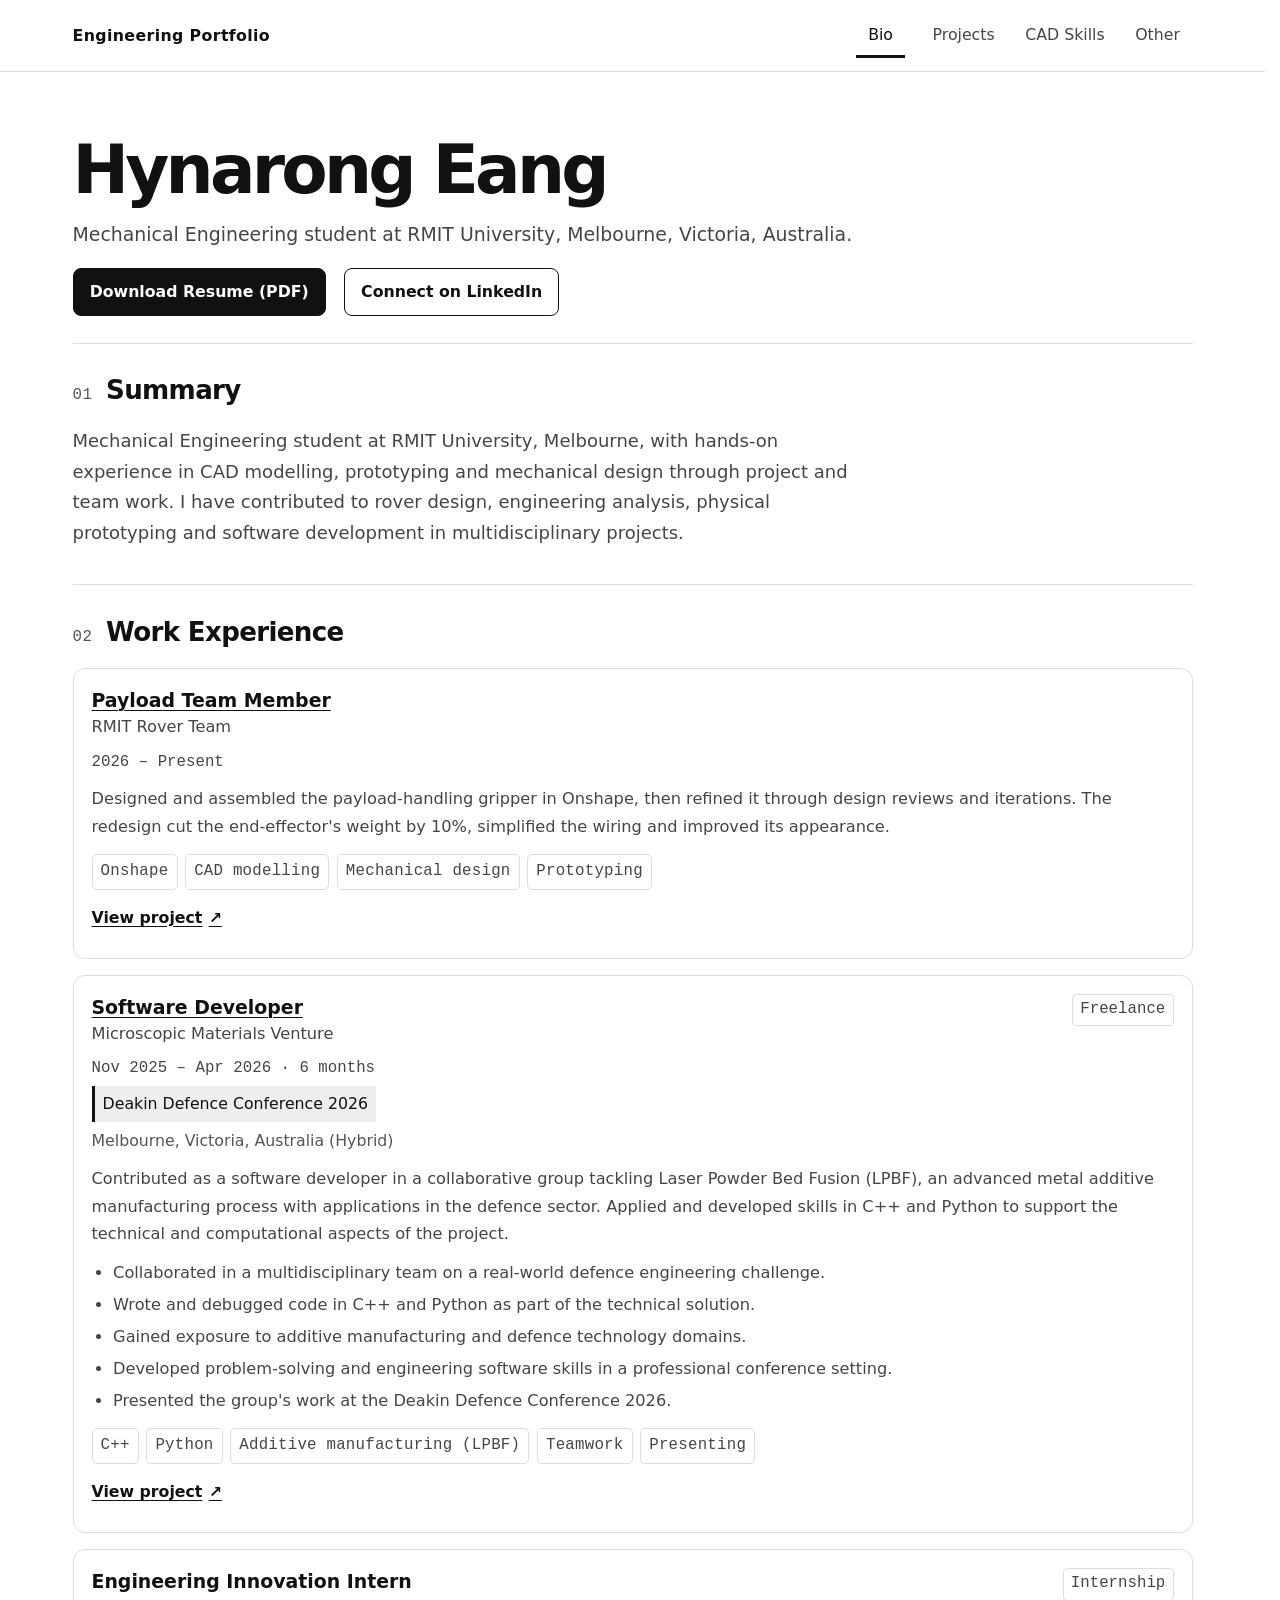
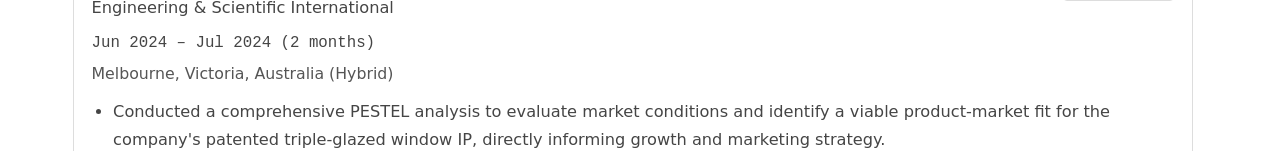
==== commit 6bdde2b5: "Add files via upload" ====
--- a/bio.html
+++ b/bio.html
@@ -1,237 +1,12 @@
-<!doctype html>
-<html lang="en-AU">
-<head>
-  <meta charset="utf-8">
-  <meta name="viewport" content="width=device-width, initial-scale=1">
-  <meta name="theme-color" content="#ffffff">
-  <meta name="description" content="Bio of Hynarong Eang, Mechanical Engineering student at RMIT University, Melbourne.">
-  <title>Hynarong Eang | Engineering Portfolio</title>
-  <link rel="stylesheet" href="styles.css">
-</head>
-<body id="top" data-page="bio">
-  <a class="skip-link" href="#main-content">Skip to content</a>
-  <div id="site-header"></div>
-  <main id="main-content" class="page-main">
-    <header class="page-heading"><h1>Hynarong Eang</h1><p class="page-heading__intro">Mechanical Engineering student at RMIT University, Melbourne, Victoria, Australia.</p><div class="actions"><a class="button" href="resume/Hynarong-Eang-Resume.pdf" download>Download Resume (PDF)</a><a class="button button--light" href="https://www.linkedin.com/in/hynarong-eang" target="_blank" rel="noopener noreferrer">Connect on LinkedIn</a></div></header>
-    <section class="resume-section" aria-labelledby="summary-title">
-      <h2 class="section-heading" id="summary-title"><span class="section-kicker">01</span> Summary</h2>
-      <p class="summary">Mechanical Engineering student at RMIT University, Melbourne, with hands-on experience in CAD modelling, prototyping and mechanical design through project and team work. I have contributed to rover design, engineering analysis, physical prototyping and software development in multidisciplinary projects.</p>
-    </section>
-    <section class="resume-section" aria-labelledby="experience-title">
-      <h2 class="section-heading" id="experience-title"><span class="section-kicker">02</span> Work Experience</h2>
-      <div class="education-list" id="experience-list"></div>
-    </section>
-    <section class="resume-section" aria-labelledby="projects-title">
-      <h2 class="section-heading" id="projects-title"><span class="section-kicker">03</span> Projects</h2>
-      <ol class="project-list" id="project-list"></ol>
-    </section>
-    <section class="resume-section" aria-labelledby="education-title">
-      <h2 class="section-heading" id="education-title"><span class="section-kicker">04</span> Education</h2>
-      <div class="education-list" id="education-list"></div>
-      <p class="grade-legend" id="grade-legend" hidden>HD = High Distinction · DI = Distinction · CR = Credit</p>
-    </section>
-    <section class="resume-section" aria-labelledby="skills-title">
-      <h2 class="section-heading" id="skills-title"><span class="section-kicker">05</span> Skills and Software</h2>
-      <div class="skill-groups" id="skill-groups">
-        <details class="skill-group"><summary>CAD and Mechanical Design</summary><div class="skill-group__body"><p>Modelled and assembled mechanical parts and prepared engineering drawings for rover design work.</p><ul class="tags"><li class="tag">SolidWorks</li><li class="tag">CATIA</li><li class="tag">Onshape</li><li class="tag">CAD modelling</li><li class="tag">Assembly modelling</li><li class="tag">Engineering drawings</li></ul></div></details>
-        <details class="skill-group"><summary>Simulation and Analysis</summary><div class="skill-group__body"><p>Used computational and engineering analysis in thermal, fluid and structural coursework and project work.</p><ul class="tags"><li class="tag">ANSYS</li><li class="tag">CFD</li><li class="tag">Thermal analysis</li><li class="tag">Hydraulic calculations</li><li class="tag">Material selection</li></ul></div></details>
-        <details class="skill-group"><summary>Programming and Computation</summary><div class="skill-group__body"><p>Applied programming and computation to unit conversion, control-system modelling and the LPBF project’s technical work.</p><ul class="tags"><li class="tag">MATLAB</li><li class="tag">Simulink</li><li class="tag">Python</li><li class="tag">C++</li><li class="tag">Excel</li></ul></div></details>
-        <details class="skill-group"><summary>Electronics and Prototyping</summary><div class="skill-group__body"><p>Built and tested electronic and physical prototypes, including a breadboard traffic-light system and rover mechanisms.</p><ul class="tags"><li class="tag">Arduino UNO</li><li class="tag">Breadboard prototyping</li><li class="tag">Physical prototyping</li><li class="tag">Testing and troubleshooting</li><li class="tag">3D printing</li></ul></div></details>
-        <details class="skill-group"><summary>Engineering Fundamentals</summary><div class="skill-group__body"><p>Applied core engineering principles across mechanical, thermal and fluid-system project work.</p><ul class="tags"><li class="tag">Thermodynamics</li><li class="tag">Heat transfer</li><li class="tag">Fluid systems</li><li class="tag">Pump selection</li><li class="tag">Solid mechanics</li></ul></div></details>
-        <details class="skill-group"><summary>Teamwork and Communication</summary><div class="skill-group__body"><p>Dedicated, results-driven, with strong communication skills. Worked with multidisciplinary project groups.</p><ul class="tags"><li class="tag">Multidisciplinary teamwork</li></ul></div></details>
-      </div>
-    </section>
-    <section class="resume-section" aria-labelledby="certificates-title">
-      <h2 class="section-heading" id="certificates-title"><span class="section-kicker">06</span> Certificates</h2>
-      <ul class="certificates" id="certificate-list"></ul>
-    </section>
-    <section class="resume-section" aria-labelledby="contact-title">
-      <h2 class="section-heading" id="contact-title"><span class="section-kicker">07</span> Contact</h2>
-      <div class="contact-row"><a href="https://www.linkedin.com/in/hynarong-eang" target="_blank" rel="noopener noreferrer">LinkedIn profile</a><span>Email: <a href="mailto:narongeang123@gmail.com">narongeang123@gmail.com</a></span></div>
-    </section>
-  </main>
-  <div id="site-footer"></div>
-  <dialog class="certificate-lightbox" id="certificate-lightbox" aria-label="Certificate image lightbox">
-    <div class="certificate-lightbox__frame">
-      <button class="close-button" id="certificate-lightbox-close" type="button" aria-label="Close certificate image">×</button>
-      <img id="certificate-lightbox-image" alt="Enlarged certificate image">
-      <p class="certificate-lightbox__caption" id="certificate-lightbox-caption"></p>
-    </div>
-  </dialog>
-  <script src="site.js"></script>
-  <script src="entries.js"></script>
-  <script>
-    const SHOW_GRADES = true; // Set false to hide program and course grades everywhere.
-    const EXPERIENCE = [
-      {
-        role: "Payload Team Member",
-        projectId: "rover-team",
-        organisation: "RMIT Rover Team",
-        dates: "2026 – Present",
-        description: "Designed and assembled the payload-handling gripper in Onshape, then refined it through design reviews and iterations. The redesign cut the end-effector's weight by 10%, simplified the wiring and improved its appearance.",
-        bullets: [],
-        tags: ["Onshape", "CAD modelling", "Mechanical design", "Prototyping"]
-      },
-      {
-        role: "Software Developer",
-        projectId: "microscopic-materials-venture",
-        organisation: "Microscopic Materials Venture",
-        type: "Freelance",
-        dates: "Nov 2025 – Apr 2026",
-        duration: "6 months",
-        location: "Melbourne, Victoria, Australia (Hybrid)",
-        event: "Deakin Defence Conference 2026",
-        description: "Contributed as a software developer in a collaborative group tackling Laser Powder Bed Fusion (LPBF), an advanced metal additive manufacturing process with applications in the defence sector. Applied and developed skills in C++ and Python to support the technical and computational aspects of the project.",
-        bullets: [
-          "Collaborated in a multidisciplinary team on a real-world defence engineering challenge.",
-          "Wrote and debugged code in C++ and Python as part of the technical solution.",
-          "Gained exposure to additive manufacturing and defence technology domains.",
-          "Developed problem-solving and engineering software skills in a professional conference setting.",
-          "Presented the group's work at the Deakin Defence Conference 2026."
-        ],
-        tags: ["C++", "Python", "Additive manufacturing (LPBF)", "Teamwork", "Presenting"]
-      },
-      {
-        // [confirm role title]
-        role: "Engineering Consulting",
-        organisation: "Practera",
-        dates: "[add dates]",
-        bullets: ["[add what you did]"],
-        tags: []
-      }
-    ];
-    const EDUCATION = [
-      {
-        kind: "Bachelor",
-        qualification: "Bachelor of Engineering (Mechanical Engineering) (Honours)",
-        institution: "RMIT University",
-        location: "Melbourne",
-        status: "In progress",
-        date: "2027",
-        completion: "Expected completion: Semester 2 2027",
-        programGPA: "3.2",
-        wam: "79",
-        coursework: [
-          { label: "Semester 1 2024", group: "Completed", courses: [{title:"Engineering Mathematics",grade:"DI"},{title:"Engineering Science",grade:"HD"},{title:"Digital Fundamentals",grade:"DI"},{title:"Introduction to Professional Engineering Practice",grade:"DI"}] },
-          { label: "Semester 2 2024", group: "Completed", courses: [{title:"Introduction to Mechanical Engineering",grade:"HD"},{title:"Applied Thermodynamics",grade:"CR"},{title:"Introduction to Engineering Design",grade:"HD"},{title:"Innovation Ecosystems and Future of Work",grade:"HD"}] },
-          { label: "Semester 1 2025", group: "Completed", courses: [{title:"Fluid Mechanics",grade:"DI"},{title:"Advanced Mathematics for Engineers",grade:"HD"},{title:"Mechatronics Principles",grade:"DI"},{title:"Engineering Dynamics",grade:"DI"}] },
-          { label: "Semester 2 2025", group: "Completed", courses: [{title:"Mechanical Design 1",grade:"DI"},{title:"Mechanics and Materials 2",grade:"CR"},{title:"Introduction to Environmental and Sustainable Systems Engineering",grade:"DI"},{title:"Mechanics of Machines",grade:"CR"}] },
-          { label: "Semester 1 2026", group: "Completed", courses: [{title:"Heat Transfer",grade:"HD"},{title:"Engineering Computer Graphics",grade:"HD"},{title:"Solid Mechanics 3",grade:"DI"},{title:"Engineering and Entrepreneurship",grade:"DI"}] },
-          { label: "In progress · Semester 2 2026", group: "In progress", courses: [{title:"Finite Element Analysis"},{title:"Mechanical Design 2"},{title:"Manufacturing Systems Modelling"},{title:"Systems Engineering Principles"}] },
-          { label: "Planned · Semester 1 2027", group: "Planned", courses: [{title:"Computer Integrated Manufacturing"},{title:"Thermal-Fluid System Design"},{title:"Advanced Manufacturing and Design"},{title:"Engineering Capstone Project A"}] },
-          { label: "Planned · Semester 2 2027", group: "Planned", courses: [{title:"Automatic Control"},{title:"Engineering Capstone Project B"}] }
-        ]
-      },
-      {
-        kind: "Foundation",
-        date: "2024",
-        qualification: "Foundation Studies: Engineering & Science (Preparatory Program)",
-        institution: "[confirm institution]",
-        location: "",
-        status: "Completed",
-        completion: "Conferred 31 January 2024",
-        programGPA: "3.9",
-        coursework: [
-          { label: "", group: "Completed", courses: [{title:"Physics",grade:"HD"},{title:"Chemistry",grade:"DI"},{title:"Advanced Mathematics",grade:"HD"},{title:"Applied Mathematics",grade:"HD"},{title:"Statistics and Probability",grade:"HD"},{title:"Data Analytics",grade:"HD"},{title:"Comparative Texts",grade:"HD"},{title:"Exploring Narratives",grade:"HD"}] }
-        ]
-      }
-    ];
-    const CERTIFICATES = [
-      { image: "certificates/practera-certificate.jpg", logo: "photos/practera-logo.png", alt: "Practera certificate" }
-    ];
-
-    const escapeHTML = (value) => String(value).replace(/[&<>"']/g, (character) => ({ "&":"&amp;", "<":"&lt;", ">":"&gt;", "\"":"&quot;", "'":"&#39;" })[character]);
-    
-    document.getElementById("project-list").innerHTML = window.ENTRIES.map((entry) => `
-      <li><a class="project-item" href="index.html#${escapeHTML(entry.id)}">
-        <span class="project-item__title">${escapeHTML(entry.title)}</span><time class="project-item__date">${escapeHTML(entry.date)}</time>
-        <span class="project-item__summary">${escapeHTML(entry.summary)}</span>
-      </a></li>`).join("");
-    document.getElementById("experience-list").innerHTML = EXPERIENCE.map((role) => `
-      <article class="experience-card">
-        <header class="experience-header"><div><h3>${role.projectId ? `<a class="experience-project-title" href="index.html#${escapeHTML(role.projectId)}" aria-label="View project: ${escapeHTML(role.organisation)} — ${escapeHTML(role.role)}">${escapeHTML(role.role)}</a>` : escapeHTML(role.role)}</h3><p class="experience-org">${escapeHTML(role.organisation)}</p></div>${role.type ? `<span class="experience-type">${escapeHTML(role.type)}</span>` : ""}</header>
-        <p class="experience-dates">${escapeHTML(role.dates)}${role.duration ? ` · ${escapeHTML(role.duration)}` : ""}</p>
-        ${role.event ? `<p class="event-highlight">${escapeHTML(role.event)}</p>` : ""}
-        ${role.location ? `<p class="experience-location">${escapeHTML(role.location)}</p>` : ""}
-        ${role.description ? `<p class="experience-description">${escapeHTML(role.description)}</p>` : ""}
-        ${role.bullets?.length ? `<ul class="experience-bullets">${role.bullets.map((bullet) => `<li>${escapeHTML(bullet)}</li>`).join("")}</ul>` : ""}
-        ${role.tags?.length ? `<ul class="tags" aria-label="Experience skills">${role.tags.map((tag) => `<li class="tag">${escapeHTML(tag)}</li>`).join("")}</ul>` : ""}
-        ${role.projectId ? `<a class="experience-project-link" href="index.html#${escapeHTML(role.projectId)}" aria-label="View project: ${escapeHTML(role.organisation)}">View project <span aria-hidden="true">↗</span></a>` : ""}
-      </article>`).join("");
-
-    function renderCoursework(groups) {
-      const priorities = { Planned: 0, "In progress": 1, Completed: 2 };
-      const orderedGroups = window.sortByDate(groups, (group) => group.label, (group) => priorities[group.group] ?? 3);
-      return `<details class="coursework"><summary>Relevant Coursework</summary><div class="coursework__groups">${orderedGroups.map((group) => `
-        <section class="course-group">${group.label ? `<h4>${escapeHTML(group.label)}</h4>` : ""}<ul class="course-list">${group.courses.map((course) => `
-          <li><span>${escapeHTML(course.title)}</span>${SHOW_GRADES && course.grade ? `<span class="course-grade">${escapeHTML(course.grade)}</span>` : ""}</li>`).join("")}</ul></section>`).join("")}</div></details>`;
-    }
-    const sortedEducation = window.sortByDate(EDUCATION);
-    document.getElementById("education-list").innerHTML = sortedEducation.map((item) => `
-      <article class="education-card">
-        <h3 class="education-heading">${escapeHTML(item.qualification)}</h3>
-        <p class="education-institution">${escapeHTML(item.institution)}${item.location ? ` · ${escapeHTML(item.location)}` : ""}</p>
-        <span class="education-status">${escapeHTML(item.status)}</span>
-        <p class="education-completion">${escapeHTML(item.completion)}</p>
-        ${SHOW_GRADES ? `<p class="grade-summary">Program GPA: ${escapeHTML(item.programGPA)}${item.wam ? ` · WAM: ${escapeHTML(item.wam)}` : ""}</p>` : ""}
-        ${renderCoursework(item.coursework)}
-      </article>`).join("");
-    document.getElementById("grade-legend").hidden = !SHOW_GRADES;
-
-    const certificateList = document.getElementById("certificate-list");
-    const certificateLightbox = document.getElementById("certificate-lightbox");
-    const certificateLightboxImage = document.getElementById("certificate-lightbox-image");
-    let certificateTrigger = null;
-    certificateList.addEventListener("error", (event) => {
-      const image = event.target;
-      if (!(image instanceof HTMLImageElement) || !image.dataset.placeholderLabel) return;
-      const fallback = document.createElement("div");
-      fallback.className = `certificate-placeholder ${image.dataset.placeholderKind || ""}`;
-      fallback.setAttribute("role", "img");
-      fallback.setAttribute("aria-label", image.dataset.placeholderLabel);
-      fallback.textContent = image.dataset.placeholderLabel;
-      const button = image.closest(".certificate-image-button");
-      if (button) button.replaceWith(fallback); else image.replaceWith(fallback);
-    }, true);
-    certificateList.innerHTML = CERTIFICATES.map((certificate) => {
-      const alt = escapeHTML(certificate.alt || "Certificate image");
-      const logo = certificate.logo
-        ? `<div class="certificate-logo-slot"><img src="${escapeHTML(certificate.logo)}" alt="Practera logo" loading="lazy" decoding="async" data-placeholder-label="Practera logo to add" data-placeholder-kind="certificate-placeholder--logo"></div>`
-        : `<div class="certificate-placeholder certificate-placeholder--logo" role="img" aria-label="Practera logo to add">Practera logo to add</div>`;
-      const image = certificate.image
-        ? `<button class="certificate-image-button" type="button" data-certificate-lightbox aria-label="Enlarge ${alt}"><img src="${escapeHTML(certificate.image)}" alt="${alt}" loading="lazy" decoding="async" data-placeholder-label="Certificate image to add" data-placeholder-kind="certificate-placeholder--image"></button>`
-        : `<div class="certificate-placeholder certificate-placeholder--image" role="img" aria-label="Certificate image to add">Certificate image to add</div>`;
-      return `<li class="certificate-item">${logo}${image}</li>`;
-    }).join("");
-    certificateList.addEventListener("click", (event) => {
-      const trigger = event.target.closest("[data-certificate-lightbox]");
-      if (!trigger) return;
-      const image = trigger.querySelector("img");
-      if (!image) return;
-      certificateTrigger = trigger;
-      certificateLightboxImage.src = image.currentSrc || image.src;
-      certificateLightboxImage.alt = image.alt;
-      document.getElementById("certificate-lightbox-caption").textContent = image.alt;
-      certificateLightbox.showModal();
-      document.getElementById("certificate-lightbox-close").focus();
-    });
-    document.getElementById("certificate-lightbox-close").addEventListener("click", () => certificateLightbox.close());
-    certificateLightbox.addEventListener("click", (event) => { if (event.target === certificateLightbox) certificateLightbox.close(); });
-    certificateLightbox.addEventListener("close", () => certificateTrigger?.focus());
-
-    const skillDetails = [...document.querySelectorAll(".skill-group")];
-    const desktopSkills = window.matchMedia("(min-width: 760px)");
-    function syncSkillDisclosure() { skillDetails.forEach((item) => { item.open = desktopSkills.matches; }); }
-    syncSkillDisclosure();
-    desktopSkills.addEventListener?.("change", syncSkillDisclosure);
-    let savedDisclosure = [];
-    window.addEventListener("beforeprint", () => {
-      savedDisclosure = [...document.querySelectorAll("details")].map((item) => item.open);
-      document.querySelectorAll("details").forEach((item) => { item.open = true; });
-    });
-    window.addEventListener("afterprint", () => {
-      document.querySelectorAll("details").forEach((item, index) => { item.open = savedDisclosure[index] ?? item.open; });
-    });
-  </script>
-</body>
-</html>
+<!doctype html>
+<html lang="en-AU">
+<head>
+  <meta charset="utf-8">
+  <meta name="viewport" content="width=device-width, initial-scale=1">
+  <meta http-equiv="refresh" content="0; url=index.html">
+  <title>Bio | Hynarong Eang</title>
+</head>
+<body>
+  <p>This page has moved to <a href="index.html">Hynarong Eang’s Bio</a>.</p>
+</body>
+</html>
